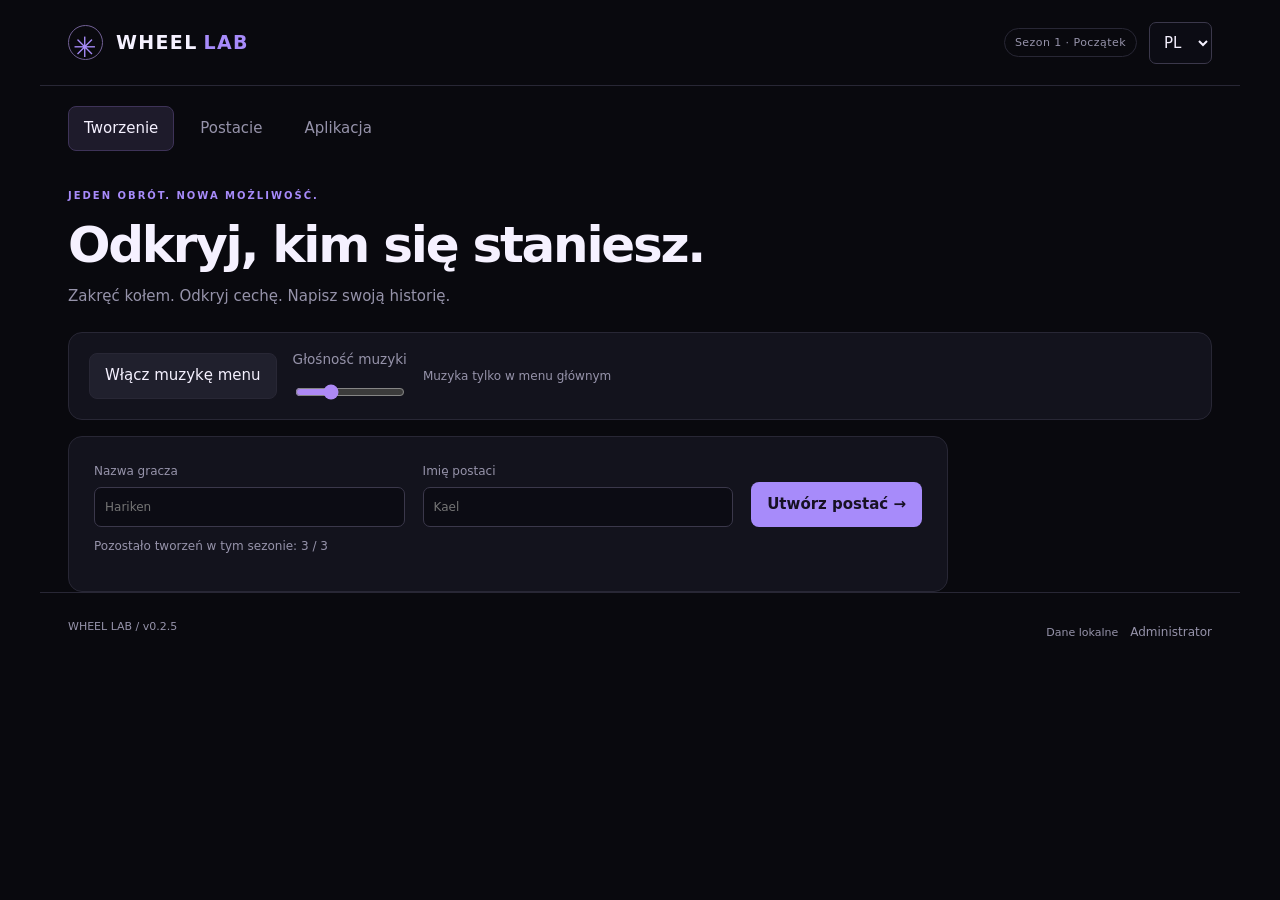
==== docs/index.html @ ff02516e "Add files via upload" ====
<!doctype html><html lang="pl"><head><meta charset="utf-8"><meta name="viewport" content="width=device-width,initial-scale=1"><meta name="theme-color" content="#09090e"><meta name="description" content="Wheel Lab — stwórz postać, obrót po obrocie."><link rel="manifest" href="./manifest.webmanifest"><link rel="icon" href="./icon.svg" type="image/svg+xml"><link rel="stylesheet" href="./style.css"><title>Wheel Lab</title></head><body>
<header class="shell"><a class="brand" href="#play"><span class="brand-icon">✳</span> WHEEL<span>LAB</span></a><div class="header-right"><span id="seasonBadge" class="pill"></span><select id="language" aria-label="Language"><option value="pl">PL</option><option value="en">EN</option></select></div></header>
<div id="notice" class="shell notice" role="alert" hidden></div><div id="updateBanner" class="shell banner" hidden><span id="updateText"></span><button id="applyUpdate"></button></div>
<main class="shell"><nav><button data-view="play" data-i18n="create"></button><button data-view="collection" data-i18n="characters"></button><button data-view="about" data-i18n="application"></button></nav>
<section id="play" class="view"><div class="intro"><span class="eyebrow" data-i18n="introEyebrow"></span><h1 data-i18n="introTitle"></h1><p class="muted" data-i18n="introBody"></p></div>
<div id="musicControls" class="music-controls panel"><button id="musicToggle" type="button"></button><label class="music-volume"><span data-i18n="musicVolume"></span><input id="musicVolume" type="range" min="0" max="100" step="1" value="30"></label><span id="musicStatus" class="small muted" aria-live="polite"></span></div>
<div id="createPanel" class="setup panel"><form id="createForm"><label><span data-i18n="playerName"></span><input id="playerName" maxlength="40" required autocomplete="nickname" placeholder="Hariken"></label><label><span data-i18n="characterName"></span><input id="characterName" maxlength="40" required autocomplete="off" placeholder="Kael"></label><button class="primary" type="submit" data-i18n="begin"></button></form><div class="row"><p id="quota" class="small muted"></p><button id="resume" class="link" hidden data-i18n="resume"></button></div></div>
<div id="game" class="game" hidden><div class="wheel-stage"><div class="wheel-heading"><span id="category" class="category"></span><div id="wheelResult" aria-live="polite"></div><p id="wheelHint" class="small muted"></p></div><div class="wheel-holder"><canvas id="wheel" width="1000" height="1000" role="img"></canvas><div class="pointer"></div><div class="hub"><span>✦</span></div></div><div class="spin-row"><button id="spin" class="primary large" data-i18n="spin"></button><button id="next" class="primary large" hidden data-i18n="next"></button><button id="finish" class="primary large" hidden data-i18n="finish"></button></div><div class="under-wheel"><label class="check"><input id="sound" type="checkbox"><span data-i18n="sound"></span></label><button id="testSound" class="link" data-i18n="testSound"></button><button id="poolToggle" class="link" data-i18n="odds"></button></div><div id="poolList" class="pool" hidden></div></div><aside class="character panel"><div class="row"><span class="eyebrow" data-i18n="yourCharacter"></span><span id="rollCount" class="pill"></span></div><h2 id="sheetName"></h2><p id="sheetOwner" class="small muted"></p><div id="sheetResults"></div><button id="pause" class="link" data-i18n="pause"></button></aside></div></section>
<section id="collection" class="view" hidden><div class="intro"><span class="eyebrow" data-i18n="collectionEyebrow"></span><h1 data-i18n="characters"></h1><p class="muted" data-i18n="collectionHint"></p></div><div class="toolbar"><input id="search" type="search"><select id="collectionSeason" aria-label="Season"></select><button id="exportCharacters" data-i18n="exportCharacters"></button></div><div id="cards" class="cards"></div></section>
<section id="about" class="view narrow" hidden><div class="intro"><span class="eyebrow">WHEEL LAB</span><h1 data-i18n="application"></h1></div><div class="panel"><div id="appInfo"></div><div class="toolbar"><button id="install" data-i18n="install"></button><button id="checkUpdate" data-i18n="checkUpdate"></button></div><p id="updateStatus" class="small muted" aria-live="polite"></p></div><div class="panel spaced"><h2 data-i18n="howTo"></h2><p data-i18n="howToText"></p></div></section>
<section id="admin" class="view" hidden><div class="intro"><span class="eyebrow">CONTROL ROOM</span><h1 data-i18n="admin"></h1></div><form id="loginForm" class="panel login"><label><span data-i18n="username"></span><input id="loginName" autocomplete="username" required></label><label><span data-i18n="password"></span><input id="loginPass" type="password" autocomplete="current-password" required></label><button class="primary" type="submit" data-i18n="login"></button><p class="small muted" data-i18n="demoLogin"></p></form>
<div id="adminContent" hidden><div class="admin-banner"><span data-i18n="adminLocal"></span><button id="logout" data-i18n="logout"></button></div><div class="admin-tabs"><button data-admin="wheels" data-i18n="wheels"></button><button data-admin="seasons" data-i18n="seasons"></button><button data-admin="people" data-i18n="players"></button><button data-admin="backup" data-i18n="backup"></button></div><div id="adminBody"></div></div></section>
</main><footer class="shell"><span id="versionFooter"></span><span class="footer-links"><span id="saveStatus"></span><button data-view="admin" class="link" data-i18n="admin"></button></span></footer>
<div id="toast" role="status" hidden></div><dialog id="dialog"><div class="row"><h2 id="dialogTitle"></h2><button id="closeDialog" aria-label="Close">×</button></div><div id="dialogBody"></div></dialog><input id="importFile" type="file" accept="application/json,.json" hidden>
<audio id="menuMusic" loop preload="none"></audio><script src="./audio-assets.js"></script><script src="./audio.js"></script><script src="./data.js"></script><script src="./engine.js"></script><script src="./app.js"></script></body></html>
---- docs/style.css ----
:root{color-scheme:dark;--bg:#09090e;--panel:#13131d;--line:#282735;--muted:#9693aa;--text:#f5f1ff;--accent:#a78bfa;--wheel:#16afd8;--danger:#fa8d9a;--good:#87dfbc}*{box-sizing:border-box}body{margin:0;background:var(--bg);color:var(--text);font:15px/1.55 system-ui,-apple-system,Segoe UI,sans-serif}button,input,select,textarea{font:inherit}button{border:1px solid var(--line);border-radius:8px;background:#20202d;color:var(--text);padding:10px 15px;cursor:pointer}button:hover:not(:disabled){background:#2d2b40}button:disabled{opacity:.4;cursor:not-allowed}input,select,textarea{background:#0c0c14;color:var(--text);border:1px solid #3b384b;border-radius:7px;padding:10px;min-width:0;max-width:100%}select[multiple]{min-height:100px}input:focus,select:focus,textarea:focus,button:focus-visible,summary:focus-visible{outline:2px solid var(--accent);outline-offset:3px}input[type=checkbox]{accent-color:var(--accent);width:18px;height:18px}label{display:flex;flex-direction:column;gap:6px;color:var(--muted);font-size:12px}h1{font-size:clamp(32px,4vw,50px);line-height:1.12;letter-spacing:-.045em;margin:10px 0 12px;font-weight:650}h2{font-size:25px;line-height:1.2;letter-spacing:-.03em;margin:12px 0}h3{font-size:16px}p{margin:10px 0}.shell{max-width:1200px;margin:auto;padding:0 28px}header{height:86px;display:flex;align-items:center;justify-content:space-between;border-bottom:1px solid var(--line);gap:12px}.brand{display:flex;align-items:center;gap:6px;text-decoration:none;font-size:19px;font-weight:800;letter-spacing:.07em;color:var(--text)}.brand>span:last-child{color:var(--accent)}.brand-icon{display:grid;place-items:center;border:1px solid #716095;color:var(--accent);border-radius:50%;width:35px;height:35px;font-size:28px;margin-right:7px}.header-right,.row,.toolbar,.footer-links{display:flex;gap:12px;align-items:center}.row{justify-content:space-between}.toolbar{flex-wrap:wrap;margin:18px 0}.pill{font-size:11px;letter-spacing:.04em;border:1px solid var(--line);padding:5px 10px;border-radius:30px;color:var(--muted)}nav{display:flex;gap:10px;padding-top:20px}nav button{background:none;border-color:transparent;color:var(--muted)}nav button.active{color:var(--text);background:#1e1b2b;border-color:#3e3358}.intro{margin:32px 0 24px}.intro p{max-width:670px}.eyebrow{font-size:10px;font-weight:700;color:var(--accent);letter-spacing:.2em;text-transform:uppercase}.muted{color:var(--muted)}.small{font-size:12px}.panel{background:var(--panel);border:1px solid var(--line);border-radius:14px;padding:25px}.primary{background:var(--accent);color:#171123;border-color:transparent;font-weight:750}.primary:hover:not(:disabled){background:#bca8fc}.large{min-width:210px;font-size:16px;padding:13px 28px;border-radius:40px}.link{padding:5px 0;background:none;border:0;color:var(--muted);font-size:12px}.link:hover:not(:disabled){color:var(--text);background:none}.setup{max-width:880px}.setup form{display:grid;grid-template-columns:1fr 1fr auto;gap:18px;align-items:end}.game{display:grid;grid-template-columns:minmax(0,1.6fr) minmax(280px,1fr);gap:42px;align-items:start}.wheel-stage{text-align:center;padding:8px 12px 25px;background:radial-gradient(ellipse at 50% 45%,#1d152b66,transparent 66%)}.wheel-heading{min-height:112px}.category{display:inline-block;padding:8px 19px;background:#1a1724;border-radius:13px;color:var(--wheel);font-size:17px;font-weight:650}#wheelResult{font-size:30px;line-height:1.2;min-height:40px;margin:15px 0 4px;overflow-wrap:anywhere}.wheel-holder{position:relative;width:min(100%,490px);aspect-ratio:1;margin:10px auto 28px}.wheel-holder canvas{width:100%;height:100%;display:block}.hub{position:absolute;inset:36.5%;background:#19171f;border:1px solid #34303e;border-radius:50%;display:grid;place-items:center;box-shadow:0 0 0 6px #17141c66;pointer-events:none}.hub span{border:5px solid #4c4655;border-radius:50%;display:grid;place-items:center;width:55%;height:55%;font-size:30px;color:#817589}.pointer{position:absolute;top:31%;left:calc(50% - 16px);border-left:16px solid transparent;border-right:16px solid transparent;border-bottom:28px solid #19171f;z-index:2;filter:drop-shadow(0 -2px 1px #fff2)}.spin-row{display:flex;justify-content:center}.under-wheel{display:flex;align-items:center;justify-content:center;gap:30px;margin:18px 0}.check{display:flex;flex-direction:row;align-items:center;gap:8px}.character{position:sticky;top:24px}.character h2{font-size:30px;overflow-wrap:anywhere}.trait-row{padding:11px 0;border-bottom:1px solid #24212f;display:flex;justify-content:space-between;align-items:flex-start;gap:16px;font-size:13px}.trait-row>span:first-child{color:var(--muted);font-size:12px;flex:0 0 40%}.trait-row strong{text-align:right;overflow-wrap:anywhere;font-weight:550}.trait-row.innate strong{color:#7ddccf}.empty{text-align:center;padding:45px 15px;color:var(--muted);border:1px dashed var(--line);border-radius:10px;margin:15px 0}.empty-symbol{font-size:38px;display:block;color:#55476c;margin-bottom:8px}.pool{display:grid;grid-template-columns:1fr 1fr;gap:5px 16px;text-align:left;background:#13121a;border-radius:10px;padding:15px;font-size:11px}.pool>div{display:flex;justify-content:space-between;gap:8px}.pool span{color:var(--muted)}.cards{display:grid;grid-template-columns:repeat(3,minmax(0,1fr));gap:16px}.card{padding:22px}.card h2{font-size:25px;overflow-wrap:anywhere}.card .tagline{color:var(--accent);font-size:13px}.card .toolbar{margin-bottom:0}.narrow{max-width:760px}.spaced{margin-top:20px}footer{margin-top:65px;padding-top:25px!important;padding-bottom:25px!important;border-top:1px solid var(--line);display:flex;justify-content:space-between;gap:15px;color:var(--muted);font-size:11px}.login{max-width:420px}.login label{margin-bottom:16px}.admin-banner{display:flex;align-items:center;justify-content:space-between;gap:20px;border-left:2px solid var(--accent);background:#1b1725;padding:15px;font-size:12px;color:#c1b5db}.admin-tabs{display:flex;gap:8px;margin:20px 0;flex-wrap:wrap}.admin-tabs button.active{border-color:var(--accent)}.admin-grid{display:grid;grid-template-columns:220px minmax(0,1fr);gap:18px}.wheel-nav{display:flex;flex-direction:column;gap:5px}.wheel-nav button{text-align:left;font-size:12px}.wheel-nav button.active{border-color:var(--accent);color:var(--accent)}.editor-top{display:grid;grid-template-columns:1fr 1fr 75px;gap:12px;margin:15px 0}.editor-rule{display:grid;grid-template-columns:1fr 1fr;gap:12px;margin:15px 0}.option-row{display:grid;grid-template-columns:28px minmax(100px,1fr) minmax(100px,1fr) 85px 36px;gap:8px;align-items:center;padding:9px 0;border-bottom:1px solid var(--line)}.option-row input{width:100%;padding:8px;font-size:12px}.option-row button{padding:6px}.option-extra{grid-column:2/-1}.option-extra summary{color:var(--muted);font-size:11px;cursor:pointer}.option-extra .editor-rule{margin:8px 0}.option-header{color:var(--muted);font-size:10px}.sum{font-size:13px;color:var(--good)}.sum.bad,.danger{color:var(--danger)}.sticky-save{position:sticky;bottom:0;background:#13131df5;padding:13px 0;margin-top:12px;border-top:1px solid var(--line);z-index:3}.validation{color:var(--danger);font-size:12px;white-space:pre-line}.notice,.banner{padding:14px 24px;margin-top:12px;border-radius:8px;background:#352338;color:#f3cbeb;font-size:13px}.banner{display:flex;justify-content:space-between;align-items:center;background:#24203a;color:#e0d5ff}.season-card{margin:12px 0;padding:18px;border:1px solid var(--line);border-radius:9px}.season-card input{width:100%}.people-row{display:flex;align-items:center;justify-content:space-between;gap:12px;padding:14px 0;border-bottom:1px solid var(--line);flex-wrap:wrap}.people-row input[type=number]{width:80px}.inline{display:flex;align-items:center;gap:10px}.help{font-size:12px;color:var(--muted);line-height:1.6}.badge{padding:2px 7px;border-radius:5px;background:#2f2546;color:#c9afff;font-size:10px}.good{color:var(--good)}#toast{position:fixed;left:50%;bottom:20px;transform:translateX(-50%);background:#d1bfff;color:#1d142b;padding:12px 22px;border-radius:8px;max-width:90vw;font-size:13px;box-shadow:0 8px 30px #0009;z-index:30}dialog{background:var(--panel);color:var(--text);border:1px solid #54416a;border-radius:14px;padding:25px;max-width:650px;width:calc(100% - 32px)}dialog::backdrop{background:#000b}dialog h2{overflow-wrap:anywhere}.full{grid-column:1/-1}[hidden]{display:none!important}@media(max-width:900px){.cards{grid-template-columns:1fr 1fr}.game{gap:18px;grid-template-columns:minmax(0,1.4fr) minmax(260px,1fr)}.admin-grid{grid-template-columns:175px 1fr}.shell{padding:0 18px}.panel{padding:18px}.option-row{grid-template-columns:24px 1fr 1fr 70px 30px;gap:5px}}@media(max-width:680px){.game,.setup form,.cards,.admin-grid{grid-template-columns:1fr}.character{position:static}.intro{margin-top:24px}.brand{font-size:15px}.brand-icon{width:29px;height:29px;font-size:23px}.header-right{gap:8px}header .pill{max-width:125px;text-overflow:ellipsis;overflow:hidden;white-space:nowrap}header{height:72px}nav{gap:5px}nav button{padding:8px 10px;font-size:13px}.wheel-stage{padding:0}.wheel-holder{max-width:430px}.wheel-nav{flex-direction:row;overflow:auto;margin-bottom:5px;max-width:calc(100vw - 36px)}.wheel-nav button{white-space:nowrap}.option-row{grid-template-columns:24px 1fr 72px 30px}.option-row .name-pl{grid-column:2}.option-row .name-en{grid-column:2;grid-row:auto}.option-row .chance{grid-column:3;grid-row:span 2}.option-row .remove{grid-column:4;grid-row:span 2}.option-header{display:none}.editor-top{grid-template-columns:1fr 1fr}.editor-rule{grid-template-columns:1fr}.editor-top label:last-child{grid-column:1/-1}.toolbar{gap:8px}.toolbar button{font-size:12px}.footer-links{gap:8px}footer{align-items:flex-start;flex-direction:column}.pool{font-size:10px}.admin-banner{align-items:flex-start}}@media(prefers-reduced-motion:reduce){*{scroll-behavior:auto!important}}

.music-controls{display:flex;gap:1rem;align-items:center;flex-wrap:wrap;margin-bottom:1rem;padding:1rem 1.25rem}.music-volume{display:flex;align-items:center;gap:.7rem;font-size:.85rem}.music-volume input{width:110px;padding:0;accent-color:#ad89f5}.music-controls[hidden]{display:none}
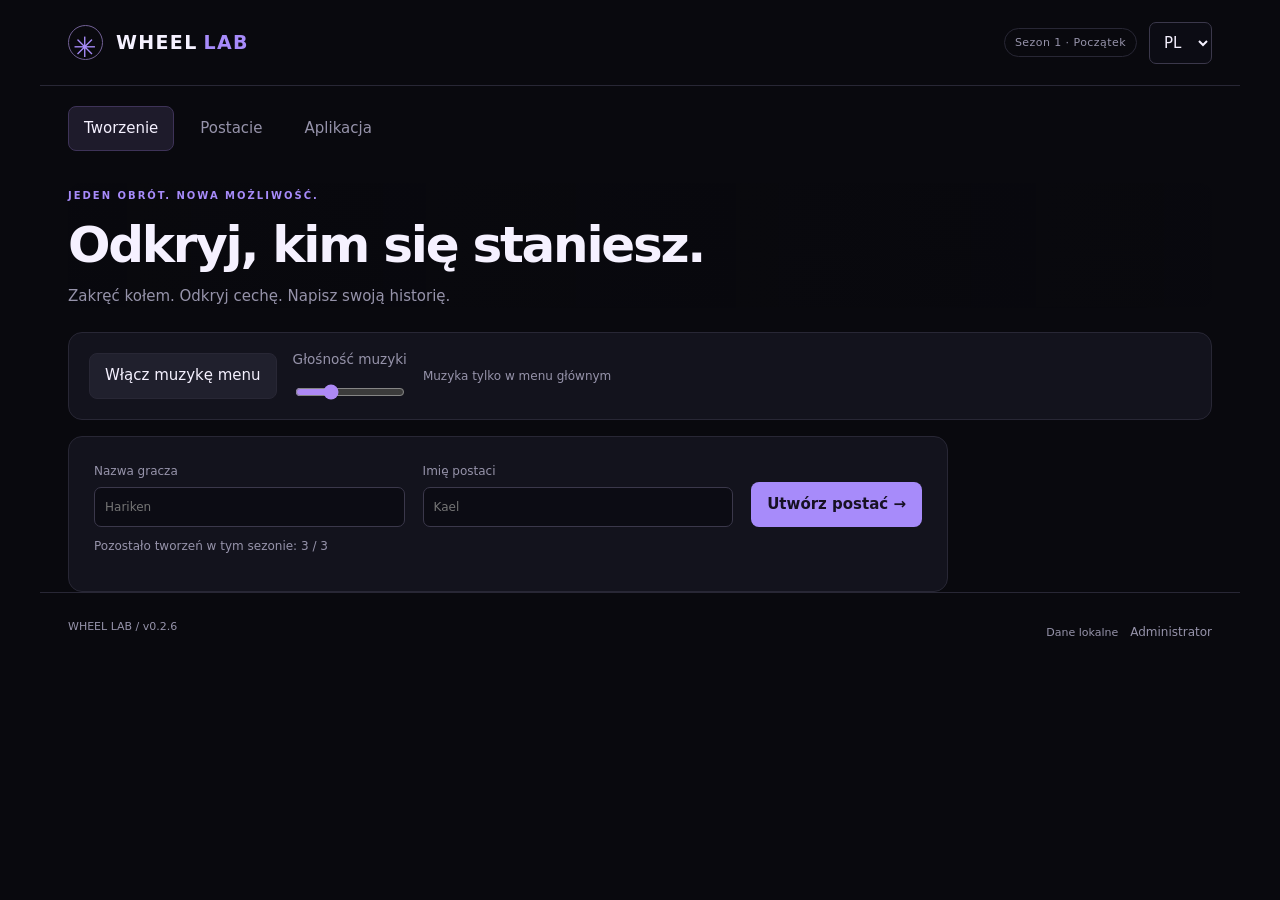
==== commit 2f3dcdb1: "Add files via upload" ====
--- a/docs/index.html
+++ b/docs/index.html
@@ -1,15 +1,15 @@
 <!doctype html><html lang="pl"><head><meta charset="utf-8"><meta name="viewport" content="width=device-width,initial-scale=1"><meta name="theme-color" content="#09090e"><meta name="description" content="Wheel Lab — stwórz postać, obrót po obrocie."><link rel="manifest" href="./manifest.webmanifest"><link rel="icon" href="./icon.svg" type="image/svg+xml"><link rel="stylesheet" href="./style.css"><title>Wheel Lab</title></head><body>
-<header class="shell"><a class="brand" href="#play"><span class="brand-icon">✳</span> WHEEL<span>LAB</span></a><div class="header-right"><span id="seasonBadge" class="pill"></span><select id="language" aria-label="Language"><option value="pl">PL</option><option value="en">EN</option></select></div></header>
+<header class="shell"><a class="brand" href="#play"><span class="brand-icon"><span>✳</span><img id="brandImage" src="./media/logo.png" alt="" hidden></span> WHEEL<span>LAB</span></a><div class="header-right"><span id="seasonBadge" class="pill"></span><select id="language" aria-label="Language"><option value="pl">PL</option><option value="en">EN</option></select></div></header>
 <div id="notice" class="shell notice" role="alert" hidden></div><div id="updateBanner" class="shell banner" hidden><span id="updateText"></span><button id="applyUpdate"></button></div>
 <main class="shell"><nav><button data-view="play" data-i18n="create"></button><button data-view="collection" data-i18n="characters"></button><button data-view="about" data-i18n="application"></button></nav>
 <section id="play" class="view"><div class="intro"><span class="eyebrow" data-i18n="introEyebrow"></span><h1 data-i18n="introTitle"></h1><p class="muted" data-i18n="introBody"></p></div>
 <div id="musicControls" class="music-controls panel"><button id="musicToggle" type="button"></button><label class="music-volume"><span data-i18n="musicVolume"></span><input id="musicVolume" type="range" min="0" max="100" step="1" value="30"></label><span id="musicStatus" class="small muted" aria-live="polite"></span></div>
 <div id="createPanel" class="setup panel"><form id="createForm"><label><span data-i18n="playerName"></span><input id="playerName" maxlength="40" required autocomplete="nickname" placeholder="Hariken"></label><label><span data-i18n="characterName"></span><input id="characterName" maxlength="40" required autocomplete="off" placeholder="Kael"></label><button class="primary" type="submit" data-i18n="begin"></button></form><div class="row"><p id="quota" class="small muted"></p><button id="resume" class="link" hidden data-i18n="resume"></button></div></div>
-<div id="game" class="game" hidden><div class="wheel-stage"><div class="wheel-heading"><span id="category" class="category"></span><div id="wheelResult" aria-live="polite"></div><p id="wheelHint" class="small muted"></p></div><div class="wheel-holder"><canvas id="wheel" width="1000" height="1000" role="img"></canvas><div class="pointer"></div><div class="hub"><span>✦</span></div></div><div class="spin-row"><button id="spin" class="primary large" data-i18n="spin"></button><button id="next" class="primary large" hidden data-i18n="next"></button><button id="finish" class="primary large" hidden data-i18n="finish"></button></div><div class="under-wheel"><label class="check"><input id="sound" type="checkbox"><span data-i18n="sound"></span></label><button id="testSound" class="link" data-i18n="testSound"></button><button id="poolToggle" class="link" data-i18n="odds"></button></div><div id="poolList" class="pool" hidden></div></div><aside class="character panel"><div class="row"><span class="eyebrow" data-i18n="yourCharacter"></span><span id="rollCount" class="pill"></span></div><h2 id="sheetName"></h2><p id="sheetOwner" class="small muted"></p><div id="sheetResults"></div><button id="pause" class="link" data-i18n="pause"></button></aside></div></section>
+<div id="game" class="game" hidden><div class="wheel-stage"><div class="wheel-heading"><span id="category" class="category"></span><div id="wheelResult" aria-live="polite"></div><p id="wheelHint" class="small muted"></p></div><div class="wheel-holder"><canvas id="wheel" width="1000" height="1000" role="img"></canvas><div class="pointer"></div><div class="hub"><span>✦</span><img id="hubImage" src="./media/wheel-center.png" alt="" hidden></div></div><div class="spin-row"><button id="spin" class="primary large" data-i18n="spin"></button><button id="next" class="primary large" hidden data-i18n="next"></button><button id="finish" class="primary large" hidden data-i18n="finish"></button></div><div class="under-wheel"><label class="check"><input id="sound" type="checkbox"><span data-i18n="sound"></span></label><button id="testSound" class="link" data-i18n="testSound"></button><button id="poolToggle" class="link" data-i18n="odds"></button></div><div id="poolList" class="pool" hidden></div></div><aside class="character panel"><div class="row"><span class="eyebrow" data-i18n="yourCharacter"></span><span id="rollCount" class="pill"></span></div><h2 id="sheetName"></h2><p id="sheetOwner" class="small muted"></p><div id="sheetResults"></div><button id="pause" class="link" data-i18n="pause"></button></aside></div></section>
 <section id="collection" class="view" hidden><div class="intro"><span class="eyebrow" data-i18n="collectionEyebrow"></span><h1 data-i18n="characters"></h1><p class="muted" data-i18n="collectionHint"></p></div><div class="toolbar"><input id="search" type="search"><select id="collectionSeason" aria-label="Season"></select><button id="exportCharacters" data-i18n="exportCharacters"></button></div><div id="cards" class="cards"></div></section>
 <section id="about" class="view narrow" hidden><div class="intro"><span class="eyebrow">WHEEL LAB</span><h1 data-i18n="application"></h1></div><div class="panel"><div id="appInfo"></div><div class="toolbar"><button id="install" data-i18n="install"></button><button id="checkUpdate" data-i18n="checkUpdate"></button></div><p id="updateStatus" class="small muted" aria-live="polite"></p></div><div class="panel spaced"><h2 data-i18n="howTo"></h2><p data-i18n="howToText"></p></div></section>
 <section id="admin" class="view" hidden><div class="intro"><span class="eyebrow">CONTROL ROOM</span><h1 data-i18n="admin"></h1></div><form id="loginForm" class="panel login"><label><span data-i18n="username"></span><input id="loginName" autocomplete="username" required></label><label><span data-i18n="password"></span><input id="loginPass" type="password" autocomplete="current-password" required></label><button class="primary" type="submit" data-i18n="login"></button><p class="small muted" data-i18n="demoLogin"></p></form>
 <div id="adminContent" hidden><div class="admin-banner"><span data-i18n="adminLocal"></span><button id="logout" data-i18n="logout"></button></div><div class="admin-tabs"><button data-admin="wheels" data-i18n="wheels"></button><button data-admin="seasons" data-i18n="seasons"></button><button data-admin="people" data-i18n="players"></button><button data-admin="backup" data-i18n="backup"></button></div><div id="adminBody"></div></div></section>
 </main><footer class="shell"><span id="versionFooter"></span><span class="footer-links"><span id="saveStatus"></span><button data-view="admin" class="link" data-i18n="admin"></button></span></footer>
 <div id="toast" role="status" hidden></div><dialog id="dialog"><div class="row"><h2 id="dialogTitle"></h2><button id="closeDialog" aria-label="Close">×</button></div><div id="dialogBody"></div></dialog><input id="importFile" type="file" accept="application/json,.json" hidden>
-<audio id="menuMusic" loop preload="none"></audio><script src="./audio-assets.js"></script><script src="./audio.js"></script><script src="./data.js"></script><script src="./engine.js"></script><script src="./app.js"></script></body></html>
+<audio id="menuMusic" loop preload="none"></audio><script src="./audio.js"></script><script src="./data.js"></script><script src="./engine.js"></script><script src="./app.js"></script></body></html>
--- a/docs/style.css
+++ b/docs/style.css
@@ -1,3 +1,11 @@
 :root{color-scheme:dark;--bg:#09090e;--panel:#13131d;--line:#282735;--muted:#9693aa;--text:#f5f1ff;--accent:#a78bfa;--wheel:#16afd8;--danger:#fa8d9a;--good:#87dfbc}*{box-sizing:border-box}body{margin:0;background:var(--bg);color:var(--text);font:15px/1.55 system-ui,-apple-system,Segoe UI,sans-serif}button,input,select,textarea{font:inherit}button{border:1px solid var(--line);border-radius:8px;background:#20202d;color:var(--text);padding:10px 15px;cursor:pointer}button:hover:not(:disabled){background:#2d2b40}button:disabled{opacity:.4;cursor:not-allowed}input,select,textarea{background:#0c0c14;color:var(--text);border:1px solid #3b384b;border-radius:7px;padding:10px;min-width:0;max-width:100%}select[multiple]{min-height:100px}input:focus,select:focus,textarea:focus,button:focus-visible,summary:focus-visible{outline:2px solid var(--accent);outline-offset:3px}input[type=checkbox]{accent-color:var(--accent);width:18px;height:18px}label{display:flex;flex-direction:column;gap:6px;color:var(--muted);font-size:12px}h1{font-size:clamp(32px,4vw,50px);line-height:1.12;letter-spacing:-.045em;margin:10px 0 12px;font-weight:650}h2{font-size:25px;line-height:1.2;letter-spacing:-.03em;margin:12px 0}h3{font-size:16px}p{margin:10px 0}.shell{max-width:1200px;margin:auto;padding:0 28px}header{height:86px;display:flex;align-items:center;justify-content:space-between;border-bottom:1px solid var(--line);gap:12px}.brand{display:flex;align-items:center;gap:6px;text-decoration:none;font-size:19px;font-weight:800;letter-spacing:.07em;color:var(--text)}.brand>span:last-child{color:var(--accent)}.brand-icon{display:grid;place-items:center;border:1px solid #716095;color:var(--accent);border-radius:50%;width:35px;height:35px;font-size:28px;margin-right:7px}.header-right,.row,.toolbar,.footer-links{display:flex;gap:12px;align-items:center}.row{justify-content:space-between}.toolbar{flex-wrap:wrap;margin:18px 0}.pill{font-size:11px;letter-spacing:.04em;border:1px solid var(--line);padding:5px 10px;border-radius:30px;color:var(--muted)}nav{display:flex;gap:10px;padding-top:20px}nav button{background:none;border-color:transparent;color:var(--muted)}nav button.active{color:var(--text);background:#1e1b2b;border-color:#3e3358}.intro{margin:32px 0 24px}.intro p{max-width:670px}.eyebrow{font-size:10px;font-weight:700;color:var(--accent);letter-spacing:.2em;text-transform:uppercase}.muted{color:var(--muted)}.small{font-size:12px}.panel{background:var(--panel);border:1px solid var(--line);border-radius:14px;padding:25px}.primary{background:var(--accent);color:#171123;border-color:transparent;font-weight:750}.primary:hover:not(:disabled){background:#bca8fc}.large{min-width:210px;font-size:16px;padding:13px 28px;border-radius:40px}.link{padding:5px 0;background:none;border:0;color:var(--muted);font-size:12px}.link:hover:not(:disabled){color:var(--text);background:none}.setup{max-width:880px}.setup form{display:grid;grid-template-columns:1fr 1fr auto;gap:18px;align-items:end}.game{display:grid;grid-template-columns:minmax(0,1.6fr) minmax(280px,1fr);gap:42px;align-items:start}.wheel-stage{text-align:center;padding:8px 12px 25px;background:radial-gradient(ellipse at 50% 45%,#1d152b66,transparent 66%)}.wheel-heading{min-height:112px}.category{display:inline-block;padding:8px 19px;background:#1a1724;border-radius:13px;color:var(--wheel);font-size:17px;font-weight:650}#wheelResult{font-size:30px;line-height:1.2;min-height:40px;margin:15px 0 4px;overflow-wrap:anywhere}.wheel-holder{position:relative;width:min(100%,490px);aspect-ratio:1;margin:10px auto 28px}.wheel-holder canvas{width:100%;height:100%;display:block}.hub{position:absolute;inset:36.5%;background:#19171f;border:1px solid #34303e;border-radius:50%;display:grid;place-items:center;box-shadow:0 0 0 6px #17141c66;pointer-events:none}.hub span{border:5px solid #4c4655;border-radius:50%;display:grid;place-items:center;width:55%;height:55%;font-size:30px;color:#817589}.pointer{position:absolute;top:31%;left:calc(50% - 16px);border-left:16px solid transparent;border-right:16px solid transparent;border-bottom:28px solid #19171f;z-index:2;filter:drop-shadow(0 -2px 1px #fff2)}.spin-row{display:flex;justify-content:center}.under-wheel{display:flex;align-items:center;justify-content:center;gap:30px;margin:18px 0}.check{display:flex;flex-direction:row;align-items:center;gap:8px}.character{position:sticky;top:24px}.character h2{font-size:30px;overflow-wrap:anywhere}.trait-row{padding:11px 0;border-bottom:1px solid #24212f;display:flex;justify-content:space-between;align-items:flex-start;gap:16px;font-size:13px}.trait-row>span:first-child{color:var(--muted);font-size:12px;flex:0 0 40%}.trait-row strong{text-align:right;overflow-wrap:anywhere;font-weight:550}.trait-row.innate strong{color:#7ddccf}.empty{text-align:center;padding:45px 15px;color:var(--muted);border:1px dashed var(--line);border-radius:10px;margin:15px 0}.empty-symbol{font-size:38px;display:block;color:#55476c;margin-bottom:8px}.pool{display:grid;grid-template-columns:1fr 1fr;gap:5px 16px;text-align:left;background:#13121a;border-radius:10px;padding:15px;font-size:11px}.pool>div{display:flex;justify-content:space-between;gap:8px}.pool span{color:var(--muted)}.cards{display:grid;grid-template-columns:repeat(3,minmax(0,1fr));gap:16px}.card{padding:22px}.card h2{font-size:25px;overflow-wrap:anywhere}.card .tagline{color:var(--accent);font-size:13px}.card .toolbar{margin-bottom:0}.narrow{max-width:760px}.spaced{margin-top:20px}footer{margin-top:65px;padding-top:25px!important;padding-bottom:25px!important;border-top:1px solid var(--line);display:flex;justify-content:space-between;gap:15px;color:var(--muted);font-size:11px}.login{max-width:420px}.login label{margin-bottom:16px}.admin-banner{display:flex;align-items:center;justify-content:space-between;gap:20px;border-left:2px solid var(--accent);background:#1b1725;padding:15px;font-size:12px;color:#c1b5db}.admin-tabs{display:flex;gap:8px;margin:20px 0;flex-wrap:wrap}.admin-tabs button.active{border-color:var(--accent)}.admin-grid{display:grid;grid-template-columns:220px minmax(0,1fr);gap:18px}.wheel-nav{display:flex;flex-direction:column;gap:5px}.wheel-nav button{text-align:left;font-size:12px}.wheel-nav button.active{border-color:var(--accent);color:var(--accent)}.editor-top{display:grid;grid-template-columns:1fr 1fr 75px;gap:12px;margin:15px 0}.editor-rule{display:grid;grid-template-columns:1fr 1fr;gap:12px;margin:15px 0}.option-row{display:grid;grid-template-columns:28px minmax(100px,1fr) minmax(100px,1fr) 85px 36px;gap:8px;align-items:center;padding:9px 0;border-bottom:1px solid var(--line)}.option-row input{width:100%;padding:8px;font-size:12px}.option-row button{padding:6px}.option-extra{grid-column:2/-1}.option-extra summary{color:var(--muted);font-size:11px;cursor:pointer}.option-extra .editor-rule{margin:8px 0}.option-header{color:var(--muted);font-size:10px}.sum{font-size:13px;color:var(--good)}.sum.bad,.danger{color:var(--danger)}.sticky-save{position:sticky;bottom:0;background:#13131df5;padding:13px 0;margin-top:12px;border-top:1px solid var(--line);z-index:3}.validation{color:var(--danger);font-size:12px;white-space:pre-line}.notice,.banner{padding:14px 24px;margin-top:12px;border-radius:8px;background:#352338;color:#f3cbeb;font-size:13px}.banner{display:flex;justify-content:space-between;align-items:center;background:#24203a;color:#e0d5ff}.season-card{margin:12px 0;padding:18px;border:1px solid var(--line);border-radius:9px}.season-card input{width:100%}.people-row{display:flex;align-items:center;justify-content:space-between;gap:12px;padding:14px 0;border-bottom:1px solid var(--line);flex-wrap:wrap}.people-row input[type=number]{width:80px}.inline{display:flex;align-items:center;gap:10px}.help{font-size:12px;color:var(--muted);line-height:1.6}.badge{padding:2px 7px;border-radius:5px;background:#2f2546;color:#c9afff;font-size:10px}.good{color:var(--good)}#toast{position:fixed;left:50%;bottom:20px;transform:translateX(-50%);background:#d1bfff;color:#1d142b;padding:12px 22px;border-radius:8px;max-width:90vw;font-size:13px;box-shadow:0 8px 30px #0009;z-index:30}dialog{background:var(--panel);color:var(--text);border:1px solid #54416a;border-radius:14px;padding:25px;max-width:650px;width:calc(100% - 32px)}dialog::backdrop{background:#000b}dialog h2{overflow-wrap:anywhere}.full{grid-column:1/-1}[hidden]{display:none!important}@media(max-width:900px){.cards{grid-template-columns:1fr 1fr}.game{gap:18px;grid-template-columns:minmax(0,1.4fr) minmax(260px,1fr)}.admin-grid{grid-template-columns:175px 1fr}.shell{padding:0 18px}.panel{padding:18px}.option-row{grid-template-columns:24px 1fr 1fr 70px 30px;gap:5px}}@media(max-width:680px){.game,.setup form,.cards,.admin-grid{grid-template-columns:1fr}.character{position:static}.intro{margin-top:24px}.brand{font-size:15px}.brand-icon{width:29px;height:29px;font-size:23px}.header-right{gap:8px}header .pill{max-width:125px;text-overflow:ellipsis;overflow:hidden;white-space:nowrap}header{height:72px}nav{gap:5px}nav button{padding:8px 10px;font-size:13px}.wheel-stage{padding:0}.wheel-holder{max-width:430px}.wheel-nav{flex-direction:row;overflow:auto;margin-bottom:5px;max-width:calc(100vw - 36px)}.wheel-nav button{white-space:nowrap}.option-row{grid-template-columns:24px 1fr 72px 30px}.option-row .name-pl{grid-column:2}.option-row .name-en{grid-column:2;grid-row:auto}.option-row .chance{grid-column:3;grid-row:span 2}.option-row .remove{grid-column:4;grid-row:span 2}.option-header{display:none}.editor-top{grid-template-columns:1fr 1fr}.editor-rule{grid-template-columns:1fr}.editor-top label:last-child{grid-column:1/-1}.toolbar{gap:8px}.toolbar button{font-size:12px}.footer-links{gap:8px}footer{align-items:flex-start;flex-direction:column}.pool{font-size:10px}.admin-banner{align-items:flex-start}}@media(prefers-reduced-motion:reduce){*{scroll-behavior:auto!important}}
 
 .music-controls{display:flex;gap:1rem;align-items:center;flex-wrap:wrap;margin-bottom:1rem;padding:1rem 1.25rem}.music-volume{display:flex;align-items:center;gap:.7rem;font-size:.85rem}.music-volume input{width:110px;padding:0;accent-color:#ad89f5}.music-controls[hidden]{display:none}
+
+/* Replace images in docs/media/ to customize published graphics (no CSS edits). */
+.brand-icon{position:relative}.brand-icon img{position:absolute;inset:0;width:100%;height:100%;object-fit:contain;display:block;border-radius:50%}.brand-icon.has-art>span{display:none}
+#play .intro{background-image:linear-gradient(90deg,#09090eb0,#09090e45),url('./media/menu-background.png');background-size:cover;background-position:center;border-radius:14px}
+#game .character{background-image:linear-gradient(#13131de8,#13131de8),url('./media/character-background.png');background-size:cover;background-position:center}
+.hub img{width:100%;height:100%;border-radius:50%;object-fit:cover;position:absolute;inset:0}
+.hub.has-art span{display:none}
+
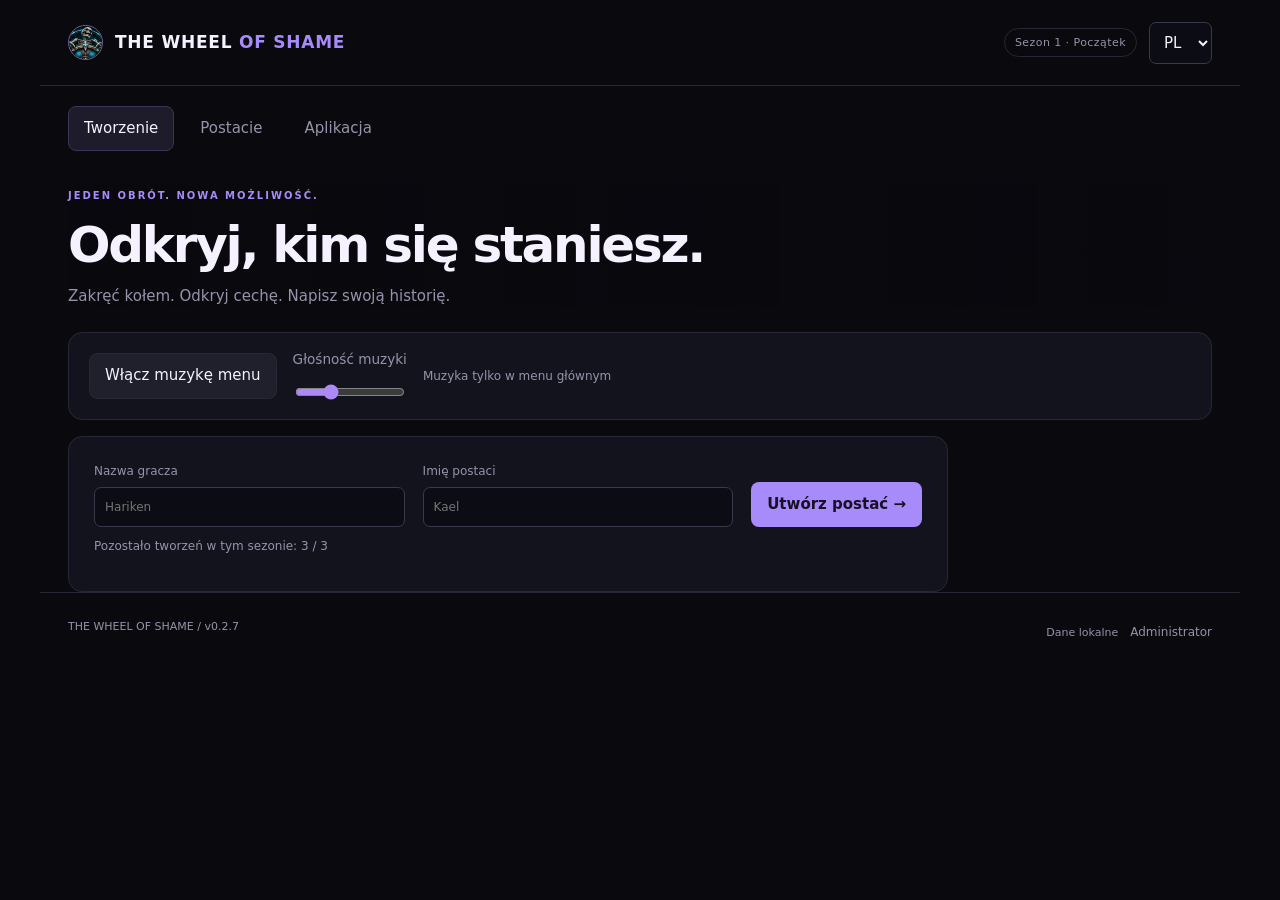
==== commit e6c52a0e: "Add files via upload" ====
--- a/docs/index.html
+++ b/docs/index.html
@@ -1,5 +1,5 @@
-<!doctype html><html lang="pl"><head><meta charset="utf-8"><meta name="viewport" content="width=device-width,initial-scale=1"><meta name="theme-color" content="#09090e"><meta name="description" content="Wheel Lab — stwórz postać, obrót po obrocie."><link rel="manifest" href="./manifest.webmanifest"><link rel="icon" href="./icon.svg" type="image/svg+xml"><link rel="stylesheet" href="./style.css"><title>Wheel Lab</title></head><body>
-<header class="shell"><a class="brand" href="#play"><span class="brand-icon"><span>✳</span><img id="brandImage" src="./media/logo.png" alt="" hidden></span> WHEEL<span>LAB</span></a><div class="header-right"><span id="seasonBadge" class="pill"></span><select id="language" aria-label="Language"><option value="pl">PL</option><option value="en">EN</option></select></div></header>
+<!doctype html><html lang="pl"><head><meta charset="utf-8"><meta name="viewport" content="width=device-width,initial-scale=1"><meta name="theme-color" content="#09090e"><meta name="description" content="The Wheel of Shame — twórz postacie poprzez losowanie cech."><meta name="apple-mobile-web-app-title" content="The Wheel of Shame"><link rel="manifest" href="./manifest.webmanifest"><link rel="icon" href="./icon.svg" type="image/svg+xml"><link rel="stylesheet" href="./style.css"><title>The Wheel of Shame</title></head><body>
+<header class="shell"><a class="brand" href="#play" aria-label="The Wheel of Shame"><span class="brand-icon"><span>✳</span><img id="brandImage" src="./media/logo.png" alt="" hidden></span><span class="brand-wordmark">THE WHEEL <strong>OF SHAME</strong></span></a><div class="header-right"><span id="seasonBadge" class="pill"></span><select id="language" aria-label="Language"><option value="pl">PL</option><option value="en">EN</option></select></div></header>
 <div id="notice" class="shell notice" role="alert" hidden></div><div id="updateBanner" class="shell banner" hidden><span id="updateText"></span><button id="applyUpdate"></button></div>
 <main class="shell"><nav><button data-view="play" data-i18n="create"></button><button data-view="collection" data-i18n="characters"></button><button data-view="about" data-i18n="application"></button></nav>
 <section id="play" class="view"><div class="intro"><span class="eyebrow" data-i18n="introEyebrow"></span><h1 data-i18n="introTitle"></h1><p class="muted" data-i18n="introBody"></p></div>
@@ -7,7 +7,7 @@
 <div id="createPanel" class="setup panel"><form id="createForm"><label><span data-i18n="playerName"></span><input id="playerName" maxlength="40" required autocomplete="nickname" placeholder="Hariken"></label><label><span data-i18n="characterName"></span><input id="characterName" maxlength="40" required autocomplete="off" placeholder="Kael"></label><button class="primary" type="submit" data-i18n="begin"></button></form><div class="row"><p id="quota" class="small muted"></p><button id="resume" class="link" hidden data-i18n="resume"></button></div></div>
 <div id="game" class="game" hidden><div class="wheel-stage"><div class="wheel-heading"><span id="category" class="category"></span><div id="wheelResult" aria-live="polite"></div><p id="wheelHint" class="small muted"></p></div><div class="wheel-holder"><canvas id="wheel" width="1000" height="1000" role="img"></canvas><div class="pointer"></div><div class="hub"><span>✦</span><img id="hubImage" src="./media/wheel-center.png" alt="" hidden></div></div><div class="spin-row"><button id="spin" class="primary large" data-i18n="spin"></button><button id="next" class="primary large" hidden data-i18n="next"></button><button id="finish" class="primary large" hidden data-i18n="finish"></button></div><div class="under-wheel"><label class="check"><input id="sound" type="checkbox"><span data-i18n="sound"></span></label><button id="testSound" class="link" data-i18n="testSound"></button><button id="poolToggle" class="link" data-i18n="odds"></button></div><div id="poolList" class="pool" hidden></div></div><aside class="character panel"><div class="row"><span class="eyebrow" data-i18n="yourCharacter"></span><span id="rollCount" class="pill"></span></div><h2 id="sheetName"></h2><p id="sheetOwner" class="small muted"></p><div id="sheetResults"></div><button id="pause" class="link" data-i18n="pause"></button></aside></div></section>
 <section id="collection" class="view" hidden><div class="intro"><span class="eyebrow" data-i18n="collectionEyebrow"></span><h1 data-i18n="characters"></h1><p class="muted" data-i18n="collectionHint"></p></div><div class="toolbar"><input id="search" type="search"><select id="collectionSeason" aria-label="Season"></select><button id="exportCharacters" data-i18n="exportCharacters"></button></div><div id="cards" class="cards"></div></section>
-<section id="about" class="view narrow" hidden><div class="intro"><span class="eyebrow">WHEEL LAB</span><h1 data-i18n="application"></h1></div><div class="panel"><div id="appInfo"></div><div class="toolbar"><button id="install" data-i18n="install"></button><button id="checkUpdate" data-i18n="checkUpdate"></button></div><p id="updateStatus" class="small muted" aria-live="polite"></p></div><div class="panel spaced"><h2 data-i18n="howTo"></h2><p data-i18n="howToText"></p></div></section>
+<section id="about" class="view narrow" hidden><div class="intro"><span class="eyebrow">THE WHEEL OF SHAME</span><h1 data-i18n="application"></h1></div><div class="panel"><div id="appInfo"></div><div class="toolbar"><button id="install" data-i18n="install"></button><button id="checkUpdate" data-i18n="checkUpdate"></button></div><p id="updateStatus" class="small muted" aria-live="polite"></p></div><div class="panel spaced"><h2 data-i18n="howTo"></h2><p data-i18n="howToText"></p></div></section>
 <section id="admin" class="view" hidden><div class="intro"><span class="eyebrow">CONTROL ROOM</span><h1 data-i18n="admin"></h1></div><form id="loginForm" class="panel login"><label><span data-i18n="username"></span><input id="loginName" autocomplete="username" required></label><label><span data-i18n="password"></span><input id="loginPass" type="password" autocomplete="current-password" required></label><button class="primary" type="submit" data-i18n="login"></button><p class="small muted" data-i18n="demoLogin"></p></form>
 <div id="adminContent" hidden><div class="admin-banner"><span data-i18n="adminLocal"></span><button id="logout" data-i18n="logout"></button></div><div class="admin-tabs"><button data-admin="wheels" data-i18n="wheels"></button><button data-admin="seasons" data-i18n="seasons"></button><button data-admin="people" data-i18n="players"></button><button data-admin="backup" data-i18n="backup"></button></div><div id="adminBody"></div></div></section>
 </main><footer class="shell"><span id="versionFooter"></span><span class="footer-links"><span id="saveStatus"></span><button data-view="admin" class="link" data-i18n="admin"></button></span></footer>
--- a/docs/style.css
+++ b/docs/style.css
@@ -9,3 +9,11 @@
 .hub img{width:100%;height:100%;border-radius:50%;object-fit:cover;position:absolute;inset:0}
 .hub.has-art span{display:none}
 
+
+/* Wheel of Shame header branding: compact on phones, accessible logo artwork. */
+.brand{gap:10px;font-size:17px;letter-spacing:.045em;min-width:0;flex:1 1 auto;overflow:hidden}
+.brand-icon{flex-shrink:0;margin-right:2px;overflow:hidden}
+.brand-wordmark{white-space:nowrap;color:var(--text)!important;min-width:0;overflow:hidden;text-overflow:ellipsis}
+.brand-wordmark strong{color:var(--accent);font-weight:850}
+@media(max-width:680px){.brand{gap:5px;font-size:12px;letter-spacing:0}.brand-icon{margin-right:2px}.header-right{flex-shrink:0}}
+@media(max-width:380px){.brand{font-size:10px}.shell{padding-left:15px;padding-right:15px}}
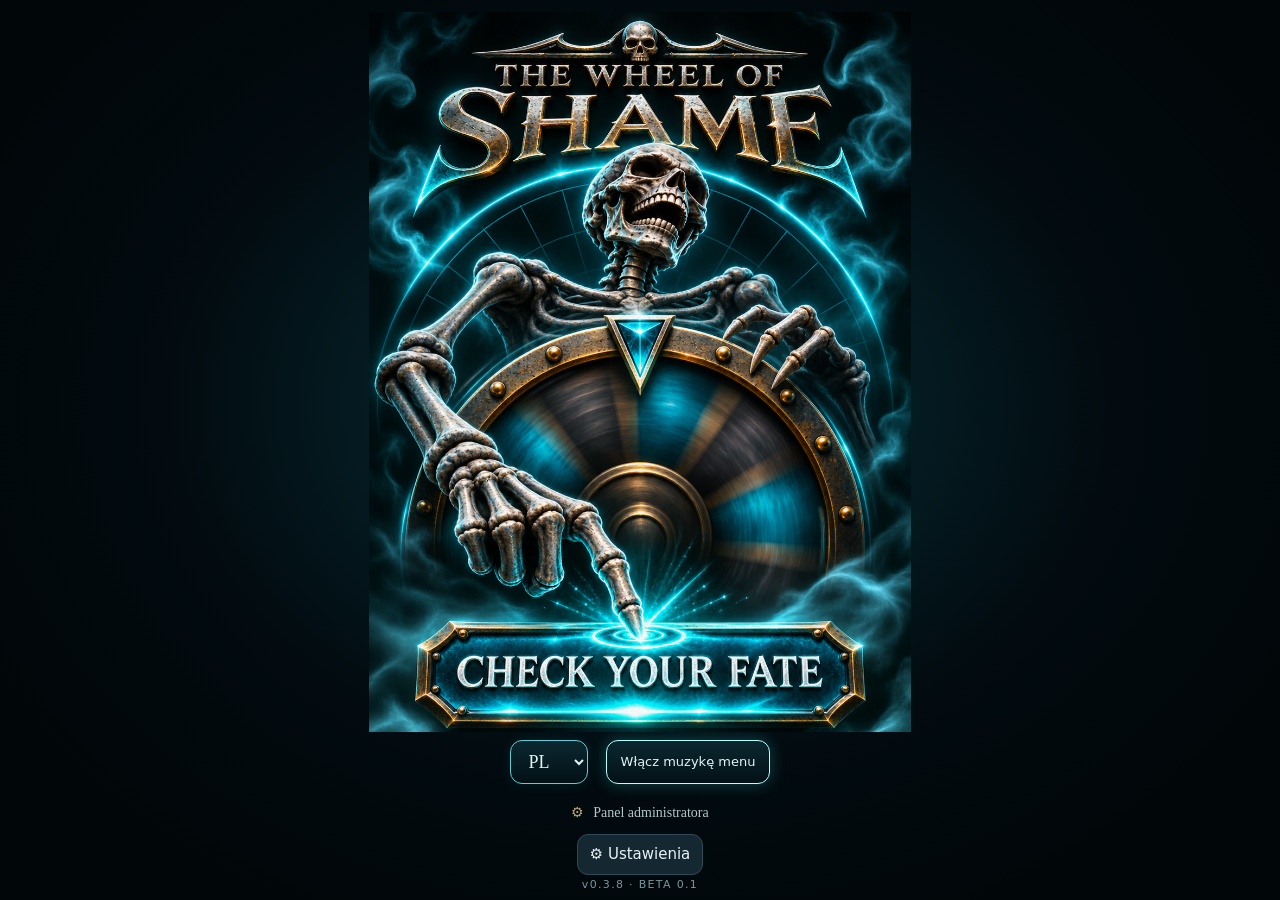
==== commit 90034e5f: "Add files via upload" ====
--- a/docs/index.html
+++ b/docs/index.html
@@ -1,15 +1,31 @@
-<!doctype html><html lang="pl"><head><meta charset="utf-8"><meta name="viewport" content="width=device-width,initial-scale=1"><meta name="theme-color" content="#09090e"><meta name="description" content="The Wheel of Shame — twórz postacie poprzez losowanie cech."><meta name="apple-mobile-web-app-title" content="The Wheel of Shame"><link rel="manifest" href="./manifest.webmanifest"><link rel="icon" href="./icon.svg" type="image/svg+xml"><link rel="stylesheet" href="./style.css"><title>The Wheel of Shame</title></head><body>
-<header class="shell"><a class="brand" href="#play" aria-label="The Wheel of Shame"><span class="brand-icon"><span>✳</span><img id="brandImage" src="./media/logo.png" alt="" hidden></span><span class="brand-wordmark">THE WHEEL <strong>OF SHAME</strong></span></a><div class="header-right"><span id="seasonBadge" class="pill"></span><select id="language" aria-label="Language"><option value="pl">PL</option><option value="en">EN</option></select></div></header>
+<!doctype html><html lang="pl"><head><meta charset="utf-8"><meta name="viewport" content="width=device-width,initial-scale=1"><meta name="theme-color" content="#071219"><meta name="description" content="The Wheel of Shame — twórz postacie poprzez losowanie cech."><meta name="apple-mobile-web-app-title" content="The Wheel of Shame"><link rel="manifest" href="./manifest.webmanifest"><link rel="icon" href="./icon.svg" type="image/svg+xml"><link rel="stylesheet" href="./style.css"><link rel="stylesheet" href="./landing.css"><link rel="stylesheet" href="./character-card.css"><link rel="stylesheet" href="./settings.css"><link rel="stylesheet" href="./theme.css"><title>The Wheel of Shame</title></head><body class="landing-open">
+<section id="landing" class="landing poster-menu" aria-labelledby="landingHeading">
+ <div class="poster-page">
+  <h1 id="landingHeading" class="sr-only">The Wheel of Shame</h1>
+  <div class="poster-art">
+   <img src="./media/start-screen.png" width="999" height="1574" alt="" draggable="false" fetchpriority="high">
+   <button id="enterGame" type="button" class="poster-start"><span class="sr-only" data-i18n="landingStart">CHECK YOUR FATE</span></button>
+  </div>
+  <span id="landingSeason" class="sr-only"></span>
+  <div class="poster-controls">
+   <label class="poster-language"><span class="sr-only" data-i18n="languageLabel">Język</span><select id="landingLanguage" aria-label="Language"><option value="pl">PL</option><option value="en">EN</option></select></label>
+   <div id="musicControls" class="poster-audio"><button id="musicToggle" type="button" aria-label="Toggle music"></button><label class="music-volume"><span data-i18n="musicVolume">Głośność muzyki</span><input id="musicVolume" type="range" min="0" max="100" step="1" value="30"></label><span id="musicStatus" class="sr-only" aria-live="polite"></span></div>
+  </div>
+  <button id="landingAdmin" class="poster-admin" type="button" data-i18n="landingAdmin">Administrator</button>
+  <button type="button" data-player-settings class="player-settings-button" data-i18n="personalSettings">⚙ Ustawienia</button><span class="poster-version">v0.3.8 · BETA 0.1</span>
+ </div>
+</section>
+<header class="shell"><a class="brand" href="#menu" title="Menu główne" aria-label="The Wheel of Shame"><span class="brand-icon"><span>✳</span><img id="brandImage" src="./media/logo.png" alt="" hidden></span><span class="brand-wordmark">THE WHEEL <strong>OF SHAME</strong></span></a><div class="header-right"><button type="button" data-player-settings class="player-settings-button" data-i18n="personalSettings">⚙ Ustawienia</button><span id="seasonBadge" class="pill"></span><select id="language" aria-label="Language"><option value="pl">PL</option><option value="en">EN</option></select></div></header>
 <div id="notice" class="shell notice" role="alert" hidden></div><div id="updateBanner" class="shell banner" hidden><span id="updateText"></span><button id="applyUpdate"></button></div>
-<main class="shell"><nav><button data-view="play" data-i18n="create"></button><button data-view="collection" data-i18n="characters"></button><button data-view="about" data-i18n="application"></button></nav>
-<section id="play" class="view"><div class="intro"><span class="eyebrow" data-i18n="introEyebrow"></span><h1 data-i18n="introTitle"></h1><p class="muted" data-i18n="introBody"></p></div>
-<div id="musicControls" class="music-controls panel"><button id="musicToggle" type="button"></button><label class="music-volume"><span data-i18n="musicVolume"></span><input id="musicVolume" type="range" min="0" max="100" step="1" value="30"></label><span id="musicStatus" class="small muted" aria-live="polite"></span></div>
-<div id="createPanel" class="setup panel"><form id="createForm"><label><span data-i18n="playerName"></span><input id="playerName" maxlength="40" required autocomplete="nickname" placeholder="Hariken"></label><label><span data-i18n="characterName"></span><input id="characterName" maxlength="40" required autocomplete="off" placeholder="Kael"></label><button class="primary" type="submit" data-i18n="begin"></button></form><div class="row"><p id="quota" class="small muted"></p><button id="resume" class="link" hidden data-i18n="resume"></button></div></div>
-<div id="game" class="game" hidden><div class="wheel-stage"><div class="wheel-heading"><span id="category" class="category"></span><div id="wheelResult" aria-live="polite"></div><p id="wheelHint" class="small muted"></p></div><div class="wheel-holder"><canvas id="wheel" width="1000" height="1000" role="img"></canvas><div class="pointer"></div><div class="hub"><span>✦</span><img id="hubImage" src="./media/wheel-center.png" alt="" hidden></div></div><div class="spin-row"><button id="spin" class="primary large" data-i18n="spin"></button><button id="next" class="primary large" hidden data-i18n="next"></button><button id="finish" class="primary large" hidden data-i18n="finish"></button></div><div class="under-wheel"><label class="check"><input id="sound" type="checkbox"><span data-i18n="sound"></span></label><button id="testSound" class="link" data-i18n="testSound"></button><button id="poolToggle" class="link" data-i18n="odds"></button></div><div id="poolList" class="pool" hidden></div></div><aside class="character panel"><div class="row"><span class="eyebrow" data-i18n="yourCharacter"></span><span id="rollCount" class="pill"></span></div><h2 id="sheetName"></h2><p id="sheetOwner" class="small muted"></p><div id="sheetResults"></div><button id="pause" class="link" data-i18n="pause"></button></aside></div></section>
-<section id="collection" class="view" hidden><div class="intro"><span class="eyebrow" data-i18n="collectionEyebrow"></span><h1 data-i18n="characters"></h1><p class="muted" data-i18n="collectionHint"></p></div><div class="toolbar"><input id="search" type="search"><select id="collectionSeason" aria-label="Season"></select><button id="exportCharacters" data-i18n="exportCharacters"></button></div><div id="cards" class="cards"></div></section>
+<main class="shell"><button id="universeTab" class="universe-tab" type="button" aria-current="page">Uniwersum ogólne</button><div id="playingAs" class="playing-as"></div><nav><button data-view="play" data-i18n="create"></button><button data-view="collection" data-i18n="characters"></button><button data-view="about" data-i18n="application"></button></nav>
+<section id="play" class="view"><div class="intro"><span class="eyebrow" data-i18n="nameEyebrow"></span><h1 data-i18n="nameTitle"></h1><p class="muted" data-i18n="nameHint"></p></div>
+<div id="createPanel" class="setup panel"><div class="flow-steps" aria-label="Postęp"><span class="active">02 · IMIĘ</span><span>03 · LOSOWANIE</span><span>04 · WYNIK</span></div><form id="createForm"><input id="playerName" type="hidden"><label class="only-name"><span data-i18n="characterName"></span><input id="characterName" maxlength="40" required autocomplete="off" placeholder="Kael"></label><button class="primary" type="submit" data-i18n="begin"></button></form><div class="row"><p id="quota" class="small muted"></p><button id="resume" class="link" hidden data-i18n="resume"></button></div><div class="flow-subactions"><button id="nameBack" class="link" type="button" data-i18n="backMenu"></button><button id="nameCollection" class="link" type="button" data-i18n="characters"></button></div></div>
+<div id="game" class="game" hidden><div class="wheel-stage"><div class="wheel-topline"><span class="eyebrow" data-i18n="wheelStep"></span><div class="wheel-actions"><button id="pause" class="link pause-wheel" type="button" data-i18n="pause"></button><button id="abortTest" class="link abort-test" type="button" hidden data-i18n="abortTest"></button></div></div><div class="wheel-heading"><span id="category" class="category"></span><div id="wheelResult" aria-live="polite"></div><p id="wheelHint" class="small muted"></p></div><div class="wheel-holder"><canvas id="wheel" width="1000" height="1000" role="img"></canvas><div class="pointer"></div><div class="hub"><span>✦</span><img id="hubImage" src="./media/wheel-center.png" alt="" hidden></div></div><div class="spin-row"><button id="spin" class="primary large" data-i18n="spin"></button><button id="next" class="primary large" hidden data-i18n="next"></button><button id="finish" class="primary large" hidden data-i18n="finish"></button></div><div class="under-wheel"><label class="check"><input id="sound" type="checkbox"><span data-i18n="sound"></span></label><button id="testSound" class="link" data-i18n="testSound"></button><button id="poolToggle" class="link" data-i18n="odds"></button></div><div id="poolList" class="pool" hidden></div></div><aside class="character panel"><div class="row"><span class="eyebrow" data-i18n="yourCharacter"></span><span id="rollCount" class="pill"></span></div><h2 id="sheetName"></h2><p id="sheetOwner" class="small muted"></p><div id="sheetResults"></div></aside></div>
+<section id="summaryStep" class="summary-screen" hidden aria-labelledby="summaryHeading"><div class="summary-panel panel"><span class="eyebrow" data-i18n="summaryEyebrow"></span><h1 id="summaryHeading" data-i18n="summaryHeading"></h1><div class="summary-emblem" aria-hidden="true">✦</div><h2 id="summaryName"></h2><p id="summarySeason" class="muted small"></p><div id="summaryTraits"></div><button id="summaryReturn" class="primary summary-main-button" type="button" data-i18n="returnMenu"></button><div class="summary-extras"><button id="summaryCollection" class="link" type="button" data-i18n="characters"></button><button id="abortTestSummary" class="link abort-test" type="button" hidden data-i18n="abortTest"></button></div></div></section></section>
+<section id="collection" class="view" hidden><div class="intro"><span class="eyebrow" data-i18n="collectionEyebrow"></span><h1 data-i18n="characters"></h1><p class="muted" data-i18n="collectionHint"></p></div><div class="toolbar"><input id="search" type="search"><select id="collectionSeason" aria-label="Season"></select><select id="collectionPortrait" aria-label="Portret"><option value="" data-i18n="portraitAll">Wszystkie portrety</option><option value="yes" data-i18n="portraitYes">Z portretem</option><option value="no" data-i18n="portraitNo">Bez portretu</option></select><button id="exportCharacters" data-i18n="exportCharacters"></button></div><p id="collectionCount" role="status" class="help"></p><div id="cards" class="cards character-list"></div><div class="toolbar"><button id="collectionPrev" aria-label="Previous page">←</button><button id="collectionNext" aria-label="Next page">→</button></div></section>
 <section id="about" class="view narrow" hidden><div class="intro"><span class="eyebrow">THE WHEEL OF SHAME</span><h1 data-i18n="application"></h1></div><div class="panel"><div id="appInfo"></div><div class="toolbar"><button id="install" data-i18n="install"></button><button id="checkUpdate" data-i18n="checkUpdate"></button></div><p id="updateStatus" class="small muted" aria-live="polite"></p></div><div class="panel spaced"><h2 data-i18n="howTo"></h2><p data-i18n="howToText"></p></div></section>
-<section id="admin" class="view" hidden><div class="intro"><span class="eyebrow">CONTROL ROOM</span><h1 data-i18n="admin"></h1></div><form id="loginForm" class="panel login"><label><span data-i18n="username"></span><input id="loginName" autocomplete="username" required></label><label><span data-i18n="password"></span><input id="loginPass" type="password" autocomplete="current-password" required></label><button class="primary" type="submit" data-i18n="login"></button><p class="small muted" data-i18n="demoLogin"></p></form>
+<section id="admin" class="view" hidden><div class="admin-heading"><div><span class="eyebrow">CONTROL ROOM</span><h1 data-i18n="admin"></h1></div><button id="adminBackMenu" type="button" class="link" data-i18n="backMenu"></button></div><form id="loginForm" class="panel login"><label><span data-i18n="username"></span><input id="loginName" autocomplete="username" required></label><label><span data-i18n="password"></span><input id="loginPass" type="password" autocomplete="current-password" required></label><button class="primary" type="submit" data-i18n="login"></button><p class="small muted" data-i18n="demoLogin"></p></form>
 <div id="adminContent" hidden><div class="admin-banner"><span data-i18n="adminLocal"></span><button id="logout" data-i18n="logout"></button></div><div class="admin-tabs"><button data-admin="wheels" data-i18n="wheels"></button><button data-admin="seasons" data-i18n="seasons"></button><button data-admin="people" data-i18n="players"></button><button data-admin="backup" data-i18n="backup"></button></div><div id="adminBody"></div></div></section>
 </main><footer class="shell"><span id="versionFooter"></span><span class="footer-links"><span id="saveStatus"></span><button data-view="admin" class="link" data-i18n="admin"></button></span></footer>
 <div id="toast" role="status" hidden></div><dialog id="dialog"><div class="row"><h2 id="dialogTitle"></h2><button id="closeDialog" aria-label="Close">×</button></div><div id="dialogBody"></div></dialog><input id="importFile" type="file" accept="application/json,.json" hidden>
-<audio id="menuMusic" loop preload="none"></audio><script src="./audio.js"></script><script src="./data.js"></script><script src="./engine.js"></script><script src="./app.js"></script></body></html>
+<audio id="menuMusic" loop preload="none"></audio><script src="./storage.js"></script><script src="./media-config.js"></script><script src="./player-settings.js"></script><script src="./archive.js"></script><script src="./admin-roster.js"></script><script src="./ui-dialog.js"></script><script src="./audio.js"></script><script src="./data.js"></script><script src="./engine.js"></script><script src="./wheel-order.js"></script><script src="./portrait-editor.js"></script><script src="./image-prompt.js"></script><script src="./character-card.js"></script><script src="./sound-cues.js"></script><script src="./app.js"></script></body></html>
--- a/docs/style.css
+++ b/docs/style.css
@@ -17,3 +17,339 @@
 .brand-wordmark strong{color:var(--accent);font-weight:850}
 @media(max-width:680px){.brand{gap:5px;font-size:12px;letter-spacing:0}.brand-icon{margin-right:2px}.header-right{flex-shrink:0}}
 @media(max-width:380px){.brand{font-size:10px}.shell{padding-left:15px;padding-right:15px}}
+
+/* The Wheel of Shame - Beta 0.1 / v0.2.8 visual refresh.
+   One published stylesheet, no duplicate local design sources. */
+:root{
+  color-scheme:dark;
+  --bg:#050b10;
+  --panel:#0d1a23;
+  --line:#28414d;
+  --muted:#9db2bf;
+  --text:#edf5f6;
+  --accent:#64d9ec;
+  --wheel:#2fbed4;
+  --danger:#ed9696;
+  --good:#90debf;
+  --gold:#d6ae73;
+}
+html{scroll-behavior:smooth}
+body{background:radial-gradient(ellipse 800px 500px at 70% -100px,#12364799,transparent 77%),linear-gradient(180deg,#071118,#050a10 70%);min-height:100vh}
+a{color:var(--accent)}
+button{background:#152832;border-color:#314a57;border-radius:11px;transition:background-color .2s,border-color .2s,box-shadow .2s,transform .2s}
+button:hover:not(:disabled){background:#23414f;border-color:#4d8294}
+input,select,textarea{background:#08131b;border:1px solid #355461;border-radius:10px}
+input:focus,select:focus,textarea:focus,button:focus-visible{outline:2px solid var(--accent);outline-offset:2px}
+input[type=checkbox],input[type=range]{accent-color:var(--accent)}
+button.primary,.primary{background:linear-gradient(135deg,#85e4ef,#41b8d1);color:#08212a;box-shadow:0 7px 25px #00bad41b;border:1px solid #b5eff04a}
+button.primary:hover:not(:disabled),.primary:hover:not(:disabled){background:linear-gradient(135deg,#a1f0f4,#5ccbdc);box-shadow:0 9px 28px #00bad42b;transform:translateY(-1px)}
+.panel{background:linear-gradient(140deg,#11212bcf,#0a161f 90%);border-color:#2b4855;border-radius:16px;box-shadow:0 12px 40px #0002}
+header.shell{height:84px;border-bottom:1px solid #294553;background:linear-gradient(90deg,#07131cbf,#06111966)}
+.brand-icon{background:#09161e;border-color:#37778a;width:42px;height:42px;box-shadow:0 0 0 2px #22485755}
+.brand-wordmark strong{color:var(--accent)}
+.pill{border-color:#36505a;background:#0d2029a8;color:#bed0d8}
+nav{gap:9px;padding-top:23px;flex-wrap:wrap}
+nav button{border-radius:30px;border:1px solid transparent;padding:10px 18px}
+nav button.active{background:#102d39;border-color:#407689;color:#e9fbff;box-shadow:inset 0 0 0 1px #152b35}
+.eyebrow{color:var(--gold);letter-spacing:.19em}
+.intro{position:relative;margin:29px 0 22px;padding:26px 30px;background:radial-gradient(circle at 90% 20%,#17697a36,transparent 45%),linear-gradient(125deg,#0d222d,#0b161e 80%);border:1px solid #2c505e;border-radius:17px;overflow:hidden}
+.intro:after{content:'✧';position:absolute;right:35px;top:-16px;color:#4fc9dc23;font-size:140px;line-height:1;pointer-events:none}
+.intro h1{font-family:Georgia,'Times New Roman',serif;letter-spacing:-.025em;font-size:clamp(30px,4.5vw,47px);position:relative;z-index:1}
+.intro p{font-size:14px;position:relative;z-index:1}
+#play .intro{background-image:radial-gradient(circle at 88% 30%,#157a8b42,transparent 50%),linear-gradient(105deg,#10232b,#08151d)}
+#play .intro h1{max-width:800px}
+.setup{max-width:900px;border-top:2px solid #b4915c}
+.setup form label span{font-weight:600;font-size:12px}
+.setup form button{min-height:46px}
+.game{gap:22px;grid-template-columns:minmax(0,1.45fr) minmax(280px,.85fr)}
+.wheel-stage{background:radial-gradient(ellipse at 50% 45%,#105f774b,transparent 65%),linear-gradient(145deg,#0d1d27d9,#071018);border:1px solid #244958;border-radius:19px;padding:22px 16px 24px}
+.wheel-heading{min-height:105px}
+.category{background:#0f2b35;border:1px solid #356b7a;color:#a1edf1;letter-spacing:.03em}
+#wheelResult{color:#fff;letter-spacing:-.015em;font-family:Georgia,'Times New Roman',serif;font-weight:700;text-shadow:0 2px 18px #38bfd74d}
+.wheel-holder{filter:drop-shadow(0 18px 35px #0007)}
+.hub{background:#0c1b23;border-color:#527382}
+.hub span{color:#7dd9e4;border-color:#3c778b}
+.pointer{border-bottom-color:#9de9ec;filter:drop-shadow(0 0 6px #54d6e8a0)}
+.character{background:linear-gradient(140deg,#12252d,#08151e);border-top:2px solid #bd995f}
+.character .eyebrow{color:#e3bd85}
+.trait-row{border-bottom-color:#2a4753}
+.trait-row.innate strong{color:#9de8c9}
+.pool{background:#091b24;border:1px solid #234454}
+.under-wheel{flex-wrap:wrap;gap:14px 24px}
+.cards .card{border-top:2px solid #458597}
+.card .tagline{color:#e0bc85}
+.admin-banner{background:#102e36;border-left-color:#65cfe0;color:#c4dce3}
+.admin-tabs button.active,.wheel-nav button.active{border-color:var(--accent);color:var(--accent);background:#113542}
+.sticky-save{background:#0b1c24f5}
+.badge{background:#183b48;color:#a7e9ed}
+.notice,.banner{background:#213b44;color:#dbedf5}
+#toast{background:#b5f2ed;color:#09222a}
+dialog{border-color:#477586}
+footer{border-top-color:#284452}
+
+/* Legacy landing rules (v0.2.8); start screen replaced by splash-v3. */
+.sr-only{position:absolute!important;width:1px;height:1px;padding:0;margin:-1px;overflow:hidden;clip:rect(0,0,0,0);white-space:nowrap;border:0}
+body.landing-open>header,body.landing-open>main,body.landing-open>footer,body.landing-open>#notice,body.landing-open>#updateBanner{display:none!important}
+.landing{position:relative;min-height:100svh;isolation:isolate;overflow:hidden;background:radial-gradient(ellipse 580px 540px at 50% 36%,#0f46505e,transparent 81%),radial-gradient(circle at 95% 5%,#25556b3d,transparent 44%),linear-gradient(180deg,#03080d,#07151c 64%,#040a10);color:#eff5f5}
+.landing:before{content:'';position:absolute;z-index:-1;inset:-30%;pointer-events:none;background:radial-gradient(ellipse 700px 220px at 23% 65%,#0e7fa127,transparent 76%),radial-gradient(ellipse 650px 270px at 86% 76%,#457a7a1a,transparent 72%);filter:blur(19px);animation:landingFog 14s ease-in-out infinite alternate}
+.landing:after{content:'';position:absolute;inset:0;pointer-events:none;z-index:-1;opacity:.21;background-image:radial-gradient(#c7ebea .5px,transparent .8px);background-size:34px 34px;mask-image:linear-gradient(to bottom,black,transparent 75%)}
+@keyframes landingFog{from{transform:translateX(-2%)}to{transform:translateX(3%)}}
+.landing-shell{position:relative;max-width:1200px;min-height:100svh;margin:0 auto;padding:18px clamp(18px,4vw,50px) 20px;display:flex;flex-direction:column}
+.landing-toolbar,.landing-bottom{display:flex;align-items:center;justify-content:space-between;gap:16px}
+.landing-edition,.landing-caption{font-size:10px;letter-spacing:.13em;color:#82a4b0;font-weight:700}
+.landing-edition{color:#94c7d2}
+.landing-separator{color:#d0ac70;padding:0 5px}
+.landing-lang{display:flex;align-items:center}
+.landing-lang select{background:#0d1b24ab;color:#d8e9ee;border:1px solid #35535c;font-size:12px;padding:7px 12px;width:71px}
+.landing-content{flex:1;display:grid;grid-template-columns:minmax(0,1.13fr) minmax(0,.87fr);gap:clamp(20px,4vw,60px);align-items:center}
+.landing-visual{display:flex;align-items:center;justify-content:center;position:relative;min-width:0}
+.landing-visual:after{content:'';position:absolute;z-index:-1;width:79%;aspect-ratio:1;border-radius:50%;background:#18afc828;filter:blur(65px)}
+.landing-art{display:block;width:min(100%,560px);max-height:min(72svh,650px);object-fit:contain;filter:drop-shadow(0 18px 52px #0009)}
+.landing-actions{display:flex;flex-direction:column;align-items:stretch;gap:12px;max-width:440px;padding:18px 0}
+.landing-seal{text-align:left;font-size:11px;font-weight:700;letter-spacing:.18em;color:#d5b681}
+.landing-intro{font-family:Georgia,'Times New Roman',serif;font-weight:700;font-size:clamp(24px,3.1vw,38px);line-height:1.17;margin:1px 0 6px;color:#e9f1f2;text-wrap:balance}
+.landing-season{align-self:flex-start;font-size:11px;color:#d4c29c;border-color:#775b36;background:#251c1599;margin-bottom:16px}
+.landing-start{display:flex;align-items:center;justify-content:space-between;width:100%;min-height:65px;gap:10px;padding:15px 23px;background:linear-gradient(110deg,#d8c299,#b9925b 70%,#d9b878);border:1px solid #f0d09c;color:#1b1711;font-size:19px;font-weight:800;letter-spacing:.02em;box-shadow:0 15px 40px #000a,0 0 30px #d8a45d22}
+.landing-start:hover:not(:disabled){background:linear-gradient(110deg,#efdab3,#d6ab6d);border-color:#ffe0aa;box-shadow:0 16px 45px #000a,0 0 32px #d9ab5a44;transform:translateY(-2px)}
+.landing-start-arrow{font-size:25px;line-height:1}
+.landing-sub{font-size:13px;color:#9db6bf;text-align:center;margin:0 0 14px}
+.landing-music{background:#0b1d2599;border:1px solid #294653;border-radius:12px;padding:12px;gap:8px 12px;margin:0;justify-content:space-between}
+.landing-music>button{font-size:12px;background:#15303a;border-color:#345464;padding:8px 12px}
+.landing-music .music-volume{color:#bdd3db}
+.landing-music .music-volume input{width:105px}
+.landing-music #musicStatus{flex-basis:100%;font-size:10px;color:#7e9da8}
+.landing-bottom{padding-top:11px;border-top:1px solid #20434e88}
+.landing-admin{border:0;background:transparent;color:#7794a0;font-size:11px;padding:6px;opacity:.7}
+.landing-admin:hover:not(:disabled){color:#e4eef1;opacity:1;background:transparent;text-decoration:underline}
+@media(max-width:860px){
+  .landing-shell{max-width:600px}
+  .landing-content{display:flex;flex-direction:column;justify-content:center;gap:0;padding:2px 0 9px}
+  .landing-visual{width:100%;flex:none}
+  .landing-art{width:min(85vw,450px,44svh);max-height:none}
+  .landing-actions{padding:0 5px;width:100%;gap:8px;max-width:480px}
+  .landing-seal{display:none}
+  .landing-intro{text-align:center;font-size:clamp(19px,5.2vw,27px);margin:0 0 3px}
+  .landing-season{align-self:center;margin-bottom:7px}
+  .landing-start{min-height:56px;font-size:17px}
+  .landing-sub{margin-bottom:6px;font-size:12px}
+  .landing-music{padding:9px 12px}
+}
+@media(max-width:680px){
+  body:not(.landing-open) header.shell{height:70px}
+  body:not(.landing-open) .brand{font-size:12px}
+  body:not(.landing-open) .brand-icon{width:35px;height:35px}
+  .shell{padding-left:16px;padding-right:16px}
+  nav{overflow-x:auto;flex-wrap:nowrap;padding:16px 0 7px;gap:7px}
+  nav button{white-space:nowrap;padding:9px 15px}
+  .intro{margin:18px 0;padding:21px 18px}
+  .intro:after{right:8px;top:0;font-size:100px}
+  .panel{padding:18px}
+  .game{grid-template-columns:1fr;gap:15px}
+  .wheel-stage{padding:16px 10px}
+  .wheel-holder{width:min(100%,430px)}
+  #wheelResult{font-size:26px}
+  .spin-row .large{width:min(100%,340px)}
+  .character{position:static}
+  .landing-shell{padding:10px 16px 13px}
+  .landing-edition{font-size:9px;letter-spacing:.08em}
+  .landing-caption{font-size:9px;letter-spacing:0}
+  .landing-admin{font-size:10px}
+}
+@media(max-width:360px){
+  .landing-art{width:min(82vw,41svh)}
+  .landing-intro{font-size:19px}
+  .landing-shell{padding:8px 12px}
+  .landing-start{min-height:51px}
+  .landing-music #musicStatus{display:none}
+}
+@media(prefers-reduced-motion:reduce){.landing:before{animation:none}button{transition:none}}
+
+
+/* v0.2.9 — animated vertical title scene (keeps Wheel of Shame art style). */
+.landing-v2{background:radial-gradient(ellipse 40% 34% at 50% 34%,#137a8c34,transparent 96%),linear-gradient(180deg,#02070c,#081821 57%,#03090d)}
+.landing-v2 .fate-shell{max-width:760px;min-height:100svh;padding:13px clamp(12px,3vw,24px) 14px}
+.landing-v2 .fate-toolbar{width:100%;position:relative;z-index:6}
+.landing-v2 .fate-center{flex:1;display:flex;align-items:center;justify-content:center;flex-direction:column;gap:clamp(4px,1svh,10px);min-width:0}
+.fate-scene{position:relative;width:min(91vw,435px,51svh);aspect-ratio:1/.91;max-height:470px;isolation:isolate;filter:drop-shadow(0 10px 25px #000b)}
+.fate-aura{position:absolute;inset:5% 9% 1%;border-radius:50%;background:radial-gradient(circle,#0ab4d724,transparent 72%);box-shadow:0 0 70px #209db74c;animation:fateBreathe 6s ease-in-out infinite alternate}
+.fate-smoke{position:absolute;z-index:0;top:3%;height:89%;width:67%;border-radius:50%;pointer-events:none;opacity:.44;filter:blur(21px);background:radial-gradient(ellipse at 45% 45%,#18aabc42 3%,#0b526c29 39%,transparent 71%);animation:fateMist 12s ease-in-out infinite alternate}
+.fate-smoke-left{left:-13%}.fate-smoke-right{right:-13%;animation-direction:alternate-reverse;animation-duration:16s}
+.fate-skeleton{position:absolute;inset:0 0 auto 0;z-index:3;height:43%;overflow:hidden;pointer-events:none;mask-image:linear-gradient(to bottom,#000 0%,#000 73%,transparent 100%)}
+.fate-skeleton img{display:block;width:100%;max-width:none;height:auto;user-select:none}
+.fate-wheel-frame{position:absolute;z-index:2;width:79%;aspect-ratio:1;left:10.5%;top:25%;filter:drop-shadow(0 0 13px #04a4bc55)}
+.fate-wheel-rotor{display:block;width:100%;height:100%;animation:fateRotation 35s linear infinite;will-change:transform;user-select:none}
+.fate-pointer{position:absolute;top:25%;left:50%;z-index:5;transform:translate(-50%,-6%);width:0;height:0;border-left:16px solid transparent;border-right:16px solid transparent;border-top:48px solid #b8f4ff;filter:drop-shadow(0 2px 4px #04151c) drop-shadow(0 0 9px #3ce7f8);pointer-events:none}
+.fate-wordmark{position:absolute;z-index:4;left:0;right:0;top:54%;height:46%;overflow:hidden;pointer-events:none;mask-image:linear-gradient(to bottom,transparent 0%,#000 20%,#000 90%,transparent 100%)}
+.fate-wordmark img{position:absolute;top:0;left:0;width:100%;max-width:none;transform:translateY(-54%);user-select:none}
+.fate-button-zone{width:min(86vw,416px);position:relative;z-index:5;margin-top:-1.5svh}
+.landing-v2 .fate-button{position:relative;z-index:2;min-height:64px;border:2px solid #a6d7d1;border-radius:12px;background:linear-gradient(115deg,#0a2834 4%,#15697b 48%,#0b3240 96%);color:#effeff;justify-content:center;gap:18px;font:800 clamp(16px,4vw,22px)/1.15 Georgia,serif;letter-spacing:.075em;box-shadow:inset 0 2px 8px #b6f9ff35,0 0 15px #31c4d354,0 13px 33px #0009;text-shadow:0 1px 8px #0bd1ee6b;cursor:pointer}
+.landing-v2 .fate-button:hover:not(:disabled){background:linear-gradient(100deg,#134558,#218295,#115165);border-color:#c2fff6;box-shadow:0 0 30px #19cadd79,0 12px 35px #000a;transform:translateY(-1px)}
+.landing-v2 .fate-button .landing-start-arrow{font-size:24px;color:#b6f9eb}
+.fate-hint{font-size:11px;letter-spacing:.18em;text-transform:uppercase;color:#a4b4ba;text-align:center;margin:0 0 3px}
+.landing-v2 .landing-season{margin:0 0 4px;align-self:center;background:#0a242e;border-color:#456777;color:#cfdece}
+.landing-v2 .fate-music{max-width:415px;width:min(86vw,415px);justify-content:center;background:#071923a9;padding:9px 13px}
+.landing-v2 .fate-music #musicStatus{display:none}
+.landing-v2 .fate-bottom{width:100%;margin-top:8px;padding-top:10px}
+.fate-hand{position:absolute;z-index:5;right:7%;top:-148px;width:90px;height:185px;transform:translate(90px,-53px) rotate(-17deg);transform-origin:60% 7%;opacity:0;pointer-events:none;filter:drop-shadow(0 3px 5px #020d13);transition:none}
+.fate-tap-glow{position:absolute;z-index:6;pointer-events:none;left:52%;top:23%;width:7px;height:7px;border-radius:50%;opacity:0;box-shadow:0 0 0 1px #caffff,0 0 24px 9px #27f5ff}
+.landing-v2.is-entering .fate-hand{animation:fateHandPress 1.25s ease-in-out forwards}
+.landing-v2.is-entering .fate-button{animation:fateButtonHit 1.25s ease-out forwards}
+.landing-v2.is-entering .fate-tap-glow{animation:fateTapFlash 1.25s ease-out forwards}
+.landing-v2.is-entering .fate-wheel-rotor{animation-duration:2s}
+.landing-v2.is-entering .fate-aura{box-shadow:0 0 90px #06d3e0a8}
+@keyframes fateRotation{from{transform:rotate(0deg)}to{transform:rotate(360deg)}}
+@keyframes fateBreathe{from{opacity:.42;transform:scale(.94)}to{opacity:.85;transform:scale(1.04)}}
+@keyframes fateMist{from{transform:translate(-7%,-2%) scale(.93)}to{transform:translate(8%,7%) scale(1.09)}}
+@keyframes fateHandPress{0%{opacity:0;transform:translate(90px,-53px) rotate(-17deg)}12%{opacity:1}50%{opacity:1;transform:translate(-22px,48px) rotate(12deg)}65%{opacity:1;transform:translate(-24px,59px) rotate(14deg)}78%{opacity:1;transform:translate(-22px,48px) rotate(12deg)}100%{opacity:0;transform:translate(80px,-58px) rotate(-16deg)}}
+@keyframes fateButtonHit{0%,49%{filter:brightness(1)}55%,75%{filter:brightness(1.7)}100%{filter:brightness(1.05)}}
+@keyframes fateTapFlash{0%,49%{opacity:0;transform:scale(.25)}58%{opacity:1;transform:scale(1.5)}100%{opacity:0;transform:scale(7)}}
+@media(min-width:861px){.landing-v2 .fate-shell{max-width:760px}.landing-v2 .fate-center{gap:12px}}
+@media(max-width:860px){.landing-v2 .fate-shell{max-width:600px}.fate-scene{width:min(91vw,435px,50svh)}.landing-v2 .landing-actions{display:none}}
+@media(max-height:740px){.landing-v2 .fate-shell{padding-top:6px;padding-bottom:7px}.fate-scene{width:min(88vw,365px,46svh)}.landing-v2 .fate-center{gap:4px}.landing-v2 .fate-button{min-height:51px;font-size:clamp(15px,3.9vw,19px)}.landing-v2 .fate-music{padding:6px}.fate-hint{font-size:10px}.landing-v2 .fate-bottom{padding-top:5px}}
+@media(max-height:580px){.landing-v2 .fate-shell{min-height:580px}.landing-v2{overflow-y:auto}}
+@media(prefers-reduced-motion:reduce){.fate-wheel-rotor,.fate-aura,.fate-smoke{animation:none!important}.landing-v2.is-entering .fate-hand,.landing-v2.is-entering .fate-button,.landing-v2.is-entering .fate-tap-glow{animation:none!important}}
+
+/* Final logo composition refinements */
+.fate-pointer{border-left-width:10px;border-right-width:10px;border-top-width:28px;top:27%}
+.fate-skeleton{mask-image:linear-gradient(to bottom,transparent 0%,#000 8%,#000 73%,transparent 100%)}
+.fate-wordmark{mask-image:radial-gradient(ellipse 74% 91% at 50% 50%,#000 60%,transparent 95%)}
+
+
+/* v0.3.0 — newly composed cinematic menu; images are generated for this scene,
+   the wheel is a separate rotor, bone-hand moves only on click, smoke is alive. */
+body.landing-open{overflow:hidden}
+.splash-v3{position:fixed;inset:0;display:flex;justify-content:center;align-items:flex-start;background:radial-gradient(ellipse at 50% 51%,#092d35 0%,#061319 40%,#010709 88%);z-index:1000;overflow-y:auto;overscroll-behavior:contain}
+.splash-v3[hidden]{display:none!important}
+.splash-page{width:min(100%,620px);min-height:100svh;position:relative;display:flex;align-items:center;flex-direction:column;justify-content:center;gap:0;padding:0 10px 10px;isolation:isolate}
+.splash-hero{width:min(96vw,540px,73svh);aspect-ratio:999/1120;position:relative;isolation:isolate;flex:none;margin:0 auto -1.2%;filter:drop-shadow(0 1px 8px #0319207b)}
+.splash-backdrop{position:absolute;inset:0;width:100%;height:100%;object-fit:fill;opacity:.7;mask-image:linear-gradient(to bottom,#000 0%,#000 45%,#0007 63%,transparent 96%)}
+.splash-rotor{position:absolute;z-index:2;width:80%;aspect-ratio:1;top:54%;left:10%;filter:drop-shadow(0 0 13px #2ef5e45e)}
+.splash-rotor img{width:100%;height:100%;display:block;animation:splashTurn 34s linear infinite;will-change:transform}
+.splash-skeleton{position:absolute;z-index:4;top:0;left:0;width:100%;height:74.55%;object-fit:fill;pointer-events:none}
+.splash-hand{position:absolute;z-index:5;left:0;top:48.2%;width:57.05%;height:55.36%;object-fit:fill;transform:translate(-.5%,-6%) rotate(-4deg);transform-origin:22% 12%;pointer-events:none;filter:drop-shadow(0 5px 8px #031015c7)}
+.splash-pointer{position:absolute;top:53%;left:50%;transform:translate(-50%,-6%);width:0;height:0;border-left:15px solid transparent;border-right:15px solid transparent;border-top:50px solid #8cecff;filter:drop-shadow(0 1px 2px #18130f) drop-shadow(0 0 7px #19dff1);z-index:6}
+.splash-mist{position:absolute;z-index:6;pointer-events:none;top:11%;width:46%;height:83%;opacity:.18;filter:blur(10px);background:url('./media/splash-smoke.webp') center/cover no-repeat;mix-blend-mode:screen;animation:splashMist 13s ease-in-out infinite alternate}
+.splash-mist-left{left:-18%}.splash-mist-right{right:-18%;transform:scaleX(-1);animation-delay:-8s;animation-duration:16s}
+.splash-button-wrap{position:relative;z-index:7;width:min(86vw,460px);flex:none;max-width:100%;margin-top:0}
+.splash-v3 .splash-button{position:relative;width:100%;display:block;min-height:67px;padding:12px 16px;cursor:pointer;border:3px ridge #b9a47b;border-radius:11px;background:linear-gradient(130deg,#154a58,#0b2732 16%,#155e70 50%,#0b2732 84%,#174753);font-family:Georgia,'Times New Roman',serif;font-weight:900;font-size:clamp(18px,4.65vw,26px);color:#e2e5da;letter-spacing:.034em;text-shadow:0 2px 5px #000d,0 0 13px #91ebf88c;box-shadow:inset 0 0 0 2px #0a1519,inset 0 3px 12px #a0ebf355,0 0 22px #0aa5c43f,0 12px 35px #000a}
+.splash-v3 .splash-button:hover:not(:disabled){border-color:#d5ba87;color:white;filter:brightness(1.16);box-shadow:inset 0 0 0 2px #051113,0 0 26px #0aeee4a3,0 14px 38px #000b}
+.splash-v3 .splash-button:focus-visible{outline:3px solid #a3f7ff;outline-offset:5px}
+.splash-press-light{pointer-events:none;position:absolute;z-index:10;left:50%;top:5%;width:20px;height:20px;transform:translate(-50%,-50%);opacity:0;border-radius:50%;box-shadow:0 0 10px 6px #25ffff,0 0 80px 25px #00cfe8}
+.splash-toolbar{position:relative;z-index:8;display:flex;align-items:center;justify-content:center;gap:19px;margin-top:15px;max-width:100%}
+.splash-lang select,.splash-audio>button{border:1px solid #4ba2b3;border-radius:13px;background:#071923af;color:#cbdfe7;box-shadow:0 0 12px #05acb71d;min-height:42px;font-family:Georgia,serif;font-size:16px;padding:8px 12px}
+.splash-audio{display:flex;align-items:center;gap:5px}.splash-audio>button{max-width:140px;font-size:11px;line-height:1.1}.splash-audio .music-volume{display:none}
+.splash-admin{z-index:8;margin-top:18px;background:none;border:0;color:#92a5b0;font:14px Georgia,serif;opacity:.72;text-decoration:underline;text-decoration-color:#687a7d70;text-underline-offset:4px;cursor:pointer}
+.splash-admin:hover{opacity:1;color:#d8eef1;background:none}
+.splash-admin:before{content:'⚙';margin-right:8px;font-size:15px}
+.splash-version{z-index:8;font:11px Georgia,serif;letter-spacing:.06em;color:#6a8995;margin-top:7px}
+.splash-smoke-canvas{position:fixed;inset:0;width:100%;height:100%;pointer-events:none;z-index:8;opacity:.66;mix-blend-mode:screen}
+.splash-v3.is-entering .splash-hand{animation:splashPress 1.24s cubic-bezier(.2,.74,.3,1) forwards}
+.splash-v3.is-entering .splash-press-light{animation:splashTouch 1.24s ease-out both}
+.splash-v3.is-entering .splash-button{animation:splashButtonHit 1.24s ease-out both}
+.splash-v3.is-entering .splash-rotor img{animation-duration:2.5s}
+@keyframes splashTurn{to{transform:rotate(360deg)}}
+@keyframes splashMist{0%{opacity:.12;translate:-12% 4%;scale:.92}50%{opacity:.28}100%{opacity:.19;translate:13% -9%;scale:1.15}}
+@keyframes splashPress{0%{transform:translate(-.5%,-6%) rotate(-4deg)}18%{transform:translate(-.5%,-6%) rotate(-4deg)}51%{transform:translate(3%,6%) rotate(3deg)}67%{transform:translate(3%,8%) rotate(3deg)}82%{transform:translate(1%,1%) rotate(0)}100%{transform:translate(-.5%,-6%) rotate(-4deg)}}
+@keyframes splashTouch{0%,45%{opacity:0;transform:translate(-50%,-50%) scale(.25)}61%{opacity:1;transform:translate(-50%,-50%) scale(1)}100%{opacity:0;transform:translate(-50%,-50%) scale(8)}}
+@keyframes splashButtonHit{0%,46%{filter:brightness(1)}60%,76%{filter:brightness(1.8)}100%{filter:brightness(1)}}
+@media (min-width:850px){.splash-page{width:min(100%,580px);padding-block:10px 15px}.splash-hero{width:min(56vh,520px)}.splash-v3 .splash-button{min-height:63px}}
+@media (max-height:740px){.splash-hero{width:min(89vw,440px,62svh)}.splash-v3 .splash-button{min-height:55px;padding:8px 12px}.splash-toolbar{margin-top:7px}.splash-admin{margin-top:10px}.splash-lang select,.splash-audio>button{min-height:34px;padding:6px 10px}.splash-version{margin-top:3px}}
+@media (max-height:580px){.splash-page{min-height:580px;padding-bottom:10px}.splash-v3{overflow-y:auto}}
+@media (prefers-reduced-motion:reduce){.splash-mist,.splash-rotor img{animation:none!important}.splash-v3.is-entering .splash-hand,.splash-v3.is-entering .splash-button,.splash-v3.is-entering .splash-press-light{animation:none!important}}
+
+/* Fine layout alignment for portrait devices */
+.splash-page{justify-content:flex-start;padding-top:0}
+.splash-hero{width:min(100vw,540px);height:min(64svh,580px);aspect-ratio:auto;margin:0 auto -1.0%}
+.splash-button-wrap{margin-top:0}
+.splash-v3 .splash-button:before,.splash-v3 .splash-button:after{content:'';position:absolute;top:7px;bottom:7px;width:7px;border-block:2px solid #c6a36c;box-shadow:0 0 0 1px #19252d,inset 0 0 4px #e8c58f77}
+.splash-v3 .splash-button:before{left:9px;border-left:2px solid #c6a36c;border-radius:6px 0 0 6px}
+.splash-v3 .splash-button:after{right:9px;border-right:2px solid #c6a36c;border-radius:0 6px 6px 0}
+.splash-audio>button{font-size:0;min-width:54px;position:relative}
+.splash-audio>button:after{content:'♫';font:24px Georgia,serif;line-height:1;color:#c9dce6}
+.splash-audio>button[aria-pressed="true"]:after{content:'♫';color:#7fe7f9}
+.splash-audio>button[aria-pressed="false"]:after{content:'♪';color:#708f9c}
+@media (max-height:740px){.splash-hero{width:min(100vw,520px);height:min(62svh,510px)}}
+@media (min-width:850px){.splash-hero{height:min(66svh,570px);width:min(66vh,540px)}}
+
+/* The foreground remains free; lower wheel fades beneath the button and controls. */
+.splash-rotor{mask-image:linear-gradient(to bottom,#000 0%,#000 58%,transparent 94%)}
+@keyframes splashPress{0%,18%{transform:translate(-.5%,-6%) rotate(-4deg)}54%,68%{transform:translate(3%,19%) rotate(4deg)}82%{transform:translate(1%,4%) rotate(0)}100%{transform:translate(-.5%,-6%) rotate(-4deg)}}
+
+
+/* v0.3.1 guided four-screen flow. Static splash by design. */
+.splash-smoke-canvas{display:none!important}
+.splash-v3:before,.splash-v3:after,.splash-v3 .splash-mist,.splash-v3 .splash-rotor img,.splash-v3 .splash-hand{animation:none!important;transition:none!important}
+.splash-v3 .splash-button{transition:filter .15s,box-shadow .15s}
+body.guided-play nav{display:none}
+body.guided-play #play{min-height:calc(100svh - 180px)}
+body.guided-play #play>.intro{max-width:740px;margin:34px auto 23px;text-align:center}
+body.guided-play .setup{max-width:620px;margin:15px auto 44px;padding:28px;box-shadow:0 18px 55px #0006}
+body.guided-play .setup form{display:flex;flex-direction:column;align-items:stretch;gap:24px}
+body.guided-play .setup form label{width:100%}
+body.guided-play .setup form input#characterName{height:58px;font-size:20px;width:100%;padding:12px 18px}
+body.guided-play .setup form button{height:60px;font-size:17px;letter-spacing:.04em}
+.flow-steps{display:flex;align-items:center;justify-content:center;gap:12px;margin-bottom:26px;flex-wrap:wrap;font:700 10px system-ui;letter-spacing:.08em;color:#7c9aa7}
+.flow-steps span{padding:7px 9px;border:1px solid #234452;border-radius:999px}
+.flow-steps span.active{border-color:#48a8b9;background:#12323d;color:#c2f9ff}
+.flow-subactions{display:flex;gap:22px;justify-content:space-between;flex-wrap:wrap;margin-top:25px}
+.wheel-topline{display:flex;align-items:center;justify-content:space-between;gap:12px;padding:0 4px 17px}
+.wheel-topline .eyebrow{font-size:11px}
+.abort-test{border:1px solid #a76262!important;color:#ffd3d3!important;background:#37171b88!important;border-radius:9px;font-size:12px;padding:8px 11px;text-decoration:none}
+.abort-test:hover{background:#61242b!important}
+/* Summary has its own full content screen, not a modal or a second wheel view. */
+.summary-screen{width:100%;min-height:65svh;display:flex;align-items:center;justify-content:center;padding:30px 0 55px}
+.summary-screen[hidden]{display:none!important}
+.summary-panel{width:min(100%,740px);padding:clamp(20px,4vw,42px);text-align:center;border-top:3px solid #c6a46e;background:radial-gradient(circle at 50% 18%,#18506b44,transparent 60%),linear-gradient(145deg,#122831,#07151d)}
+.summary-panel h1{font:700 clamp(27px,5vw,43px)/1.14 Georgia,serif;margin:13px auto 18px;max-width:600px}
+.summary-panel h2{font:700 clamp(24px,4vw,38px)/1.1 Georgia,serif;color:#e3f9ff;margin:12px 0 4px}
+.summary-emblem{margin:auto;width:80px;height:80px;display:grid;place-items:center;border:2px solid #b99667;border-radius:50%;background:#0c3544;color:#a9eff4;font-size:44px;box-shadow:0 0 35px #3ef5f733}
+#summaryTraits{margin:26px auto 32px;text-align:left;max-width:610px;background:#05101788;padding:12px 22px;border:1px solid #2b5763;border-radius:13px}
+.summary-main-button{width:min(100%,470px);min-height:59px;font-size:16px;font-weight:800}
+.summary-extras{display:flex;gap:15px;justify-content:center;flex-wrap:wrap;margin-top:18px}
+.admin-heading{display:flex;align-items:center;justify-content:space-between;gap:16px;flex-wrap:wrap;margin:30px 0 22px;padding:20px;border:1px solid #315464;background:#10242f;border-radius:15px}
+.admin-heading h1{font:700 clamp(26px,4vw,42px)/1.1 Georgia,serif;margin:6px 0}
+.admin-heading .eyebrow{font-size:11px}
+body.admin-view nav{display:none}
+body.guided-play footer .footer-links button[data-view="admin"]{display:none}
+@media (max-width:650px){
+ body.guided-play .setup{padding:18px;margin-bottom:25px}
+ body.guided-play #play>.intro{padding:20px 18px;margin:13px auto 16px}
+ body.guided-play #play>.intro h1{font-size:32px}
+ .flow-steps{gap:4px;font-size:8px}
+ .flow-steps span{padding:6px}
+ .summary-screen{padding:16px 0 32px}
+ .summary-panel{padding:22px 16px}
+ #summaryTraits{padding:10px 12px}
+ .wheel-topline{flex-wrap:wrap}
+}
+
+@media (max-width:650px){
+  header.shell .header-right #seasonBadge{display:none}
+  header.shell .brand-wordmark{font-size:clamp(11px,3vw,14px);letter-spacing:.01em}
+}
+
+/* 0.3.2 — character archive and deletion affordances */
+.card button.danger{border-color:#714951;color:#ffc5cd;background:#281a20}
+.card button.danger:hover{background:#392128}
+.admin-archive{margin-top:22px;padding:14px 16px;border:1px solid var(--line);border-radius:10px;background:#0b1219}
+.admin-archive summary{cursor:pointer;color:var(--muted);font-weight:650}
+.admin-archive[open] summary{margin-bottom:12px}
+.archived-character{opacity:.86}
+
+/* 0.3.3 — only the wheel, not a second character panel, on stage 3. */
+body.wheel-only main.shell > nav, body.summary-only main.shell > nav {display:none}
+body.wheel-only #game {display:block;max-width:790px;margin:25px auto 0}
+body.wheel-only #game .character {display:none!important}
+body.wheel-only .wheel-stage {width:100%;padding:22px clamp(12px,3vw,24px) 27px}
+body.wheel-only .wheel-holder {width:min(100%,560px);max-width:560px}
+body.wheel-only footer.shell {display:none}
+.wheel-actions {display:flex;justify-content:flex-end;align-items:center;gap:16px;flex-wrap:wrap}
+.pause-wheel {color:#a4d4df;white-space:normal;text-align:right}
+.pause-wheel:hover {color:#fff}
+@media(max-width:650px) {
+ body.wheel-only #game {margin:10px auto 0}
+ body.wheel-only .wheel-stage {padding:16px 10px 20px}
+ body.wheel-only .wheel-holder {max-width:100%}
+ .wheel-topline {align-items:flex-start}
+ .pause-wheel {font-size:11px}
+}
--- a/docs/landing.css
+++ b/docs/landing.css
@@ -0,0 +1,26 @@
+/* Start screen only. The artwork stays one intact layer.
+   Its lower, painted UI is outside the viewport; real controls follow below.
+   Coordinates refer to the supplied 999 × 1574 artwork. */
+.poster-menu{position:fixed;inset:0;z-index:1000;overflow:auto;overscroll-behavior:contain;display:flex;align-items:flex-start;justify-content:center;background:radial-gradient(ellipse at 50% 45%,#07313a 0%,#020b10 52%,#010608 85%)}
+.poster-menu:before,.poster-menu:after{display:none}
+.poster-menu[hidden]{display:none!important}
+.poster-page{width:100%;min-height:100%;display:flex;flex-direction:column;align-items:center;justify-content:center;padding:12px 0 max(18px,env(safe-area-inset-bottom));gap:0}
+.poster-art{position:relative;flex:none;width:min(100%,560px,calc((100svh - 180px)*.754));min-width:min(100%,280px);aspect-ratio:999/1325;overflow:hidden}
+.poster-art>img{display:block;width:100%;height:auto;max-width:none;pointer-events:none;user-select:none}
+.poster-start{position:absolute;left:8.5%;top:85%;width:83%;height:14%;padding:0;border:0;border-radius:14px;background:transparent;box-shadow:none;cursor:pointer;touch-action:manipulation;transition:background .15s,box-shadow .15s}
+.poster-menu .poster-start:hover:not(:disabled){background:#6ef9ff14;box-shadow:0 0 25px #2be9ef55,inset 0 0 22px #88faff26}
+.poster-menu .poster-start:active{background:#8efaff30;box-shadow:inset 0 0 30px #54faff44}
+.poster-start:focus-visible{outline:3px solid #c2ffff;outline-offset:3px;background:#63eefa18}
+.poster-controls{display:flex;align-items:center;justify-content:center;gap:18px;margin-top:8px;padding:0 12px}
+.poster-language select,.poster-audio>button{min-height:44px;border:1px solid #67cbd2;background:linear-gradient(#0b2730,#031116);color:#e1f5f5;border-radius:12px;box-shadow:0 0 14px #24ced51c;font-size:13px;padding:10px 14px}
+.poster-language select{min-width:78px;font:18px Georgia,serif}
+.poster-language select option{background:#071923}
+.poster-audio>button[aria-pressed="true"]{border-color:#b7ffff;box-shadow:0 0 16px #39eceb44}
+.poster-audio .music-volume{display:none}
+.poster-admin{min-height:44px;margin-top:6px;padding:8px 16px;background:transparent;border:0;color:#b6c7c9;font:14px Georgia,serif}
+.poster-admin:before{content:'⚙';margin-right:9px;color:#bca77c}
+.poster-admin:hover{background:#1b414733;color:#fff}
+.poster-version{color:#77979e;font:11px system-ui;letter-spacing:.12em;line-height:20px}
+.poster-controls :focus-visible,.poster-admin:focus-visible{outline:2px solid #c2ffff;outline-offset:4px}
+@media(max-width:420px){.poster-page{padding-top:0}.poster-controls{gap:12px}.poster-audio>button{padding-inline:12px}}
+@media(prefers-reduced-motion:reduce){.poster-start{transition:none}}
--- a/docs/character-card.css
+++ b/docs/character-card.css
@@ -0,0 +1,20 @@
+/* Swap this file to restyle cards without changing wheels or saves. */
+.fate-card{display:grid;grid-template-columns:minmax(200px,.85fr) minmax(0,1.15fr);background:#0b1921;border:1px solid #325562;border-radius:18px;overflow:hidden;text-align:left;box-shadow:0 18px 60px #0005}
+.fate-portrait{position:relative;min-height:420px;background:radial-gradient(ellipse at 50% 35%,#154653,#08151c 70%);overflow:hidden}
+.fate-portrait>img{width:100%;height:auto;display:block;aspect-ratio:4/5;object-fit:cover;position:sticky;top:0}
+.portrait-placeholder{display:flex;min-height:420px;flex-direction:column;align-items:center;justify-content:center;padding:28px;text-align:center;color:#a1c4cf}
+.portrait-placeholder>span{font-size:120px;color:#77e0e6;text-shadow:0 0 50px #37b9c788}.portrait-placeholder strong{font-family:Georgia,serif;font-size:24px;color:#e0f1f3}.portrait-placeholder p{font-size:13px;max-width:170px}
+.portrait-caption{padding:24px 10px;text-align:center;letter-spacing:.22em;font-size:10px;color:#8cdce2}
+.fate-details{padding:30px;min-width:0}.fate-season{text-transform:uppercase;letter-spacing:.13em;color:#78cdd5;font-size:10px}.fate-details h2{font:700 clamp(28px,4vw,45px)/1.12 Georgia,serif;margin:14px 0 8px;overflow-wrap:anywhere}.fate-owner{color:#9cb5bf;font-size:13px;margin:0 0 28px}.fate-trait{padding:10px 0;border-bottom:1px solid #ffffff0e}.fate-trait-label{display:flex;flex-wrap:wrap;align-items:baseline;justify-content:space-between;gap:5px 12px;font-size:12px}.fate-trait-label>span{color:#9eb8c2;max-width:100%;overflow-wrap:anywhere}.fate-trait-label>strong{font-size:14px;color:#eff6f7;overflow-wrap:anywhere;max-width:100%}.fate-bar{height:14px;background:#24333d;border:1px solid #45606a;border-radius:3px;margin-top:9px;position:relative;overflow:hidden}.fate-bar>span{display:block;height:100%;width:var(--fill);background:var(--trait-color)}.fate-bar::after{content:'';position:absolute;inset:0;background:repeating-linear-gradient(90deg,transparent 0,transparent calc(100% / var(--segments) - 1px),#08151cc9 calc(100% / var(--segments) - 1px),#08151cc9 calc(100% / var(--segments)));pointer-events:none}.fate-level{display:block;text-align:right;color:#87a1ad;font-size:10px;margin-top:4px}.fate-note{font-size:11px;color:#87a1ad;line-height:1.6;margin:24px 0 0}.card-actions{display:flex;flex-wrap:wrap;gap:8px;margin:18px 0;justify-content:center}.card-actions button{font-size:13px}.summary-screen .summary-panel{max-width:1050px;width:100%;padding:clamp(16px,3vw,32px)}.summary-screen{width:100%}.summary-screen .summary-emblem,.summary-screen #summaryName,.summary-screen #summarySeason{display:none}.summary-screen #summaryHeading{font-size:clamp(26px,4vw,42px);margin-bottom:24px}#dialog:has(.fate-card){width:min(1050px,96vw);max-width:1050px;padding:20px}#dialogBody{min-width:0}.portrait-editor{width:min(460px,94vw);max-height:95dvh;overflow:auto;padding:22px;border:1px solid #46707c;border-radius:16px;background:#101f29;color:#e7f4f6}.portrait-editor canvas{display:block;width:auto;max-width:100%;height:min(40dvh,360px);margin:0 auto 18px}.portrait-editor label{display:block;margin:10px 0;font-size:13px}.portrait-editor input{width:100%;display:block}.portrait-editor::backdrop{background:#000c}
+@media(max-width:600px){.fate-card{grid-template-columns:1fr}.fate-portrait{min-height:0}.fate-portrait>img{width:100%;max-height:480px;object-fit:contain;background:#08151c}.portrait-placeholder{min-height:230px}.portrait-placeholder>span{font-size:80px}.portrait-caption{padding:14px}.fate-details{padding:22px}.card-actions button{flex:1 1 150px}#dialog:has(.fate-card){padding:12px}.summary-screen .summary-panel{border:0;padding:12px}}
+.summary-screen #summaryTraits{max-width:none;background:none;border:0;padding:0;margin:20px auto 26px}.summary-screen .fate-details h2{font-size:clamp(28px,4vw,45px);margin:14px 0 8px}.sound-previews{display:flex;flex-wrap:wrap;gap:8px;margin:16px 0}
+/* 0.3.7: contain the complete source image, including square and 2:3 artwork. */
+.portrait-frame{position:relative;width:100%;aspect-ratio:2/3;overflow:hidden;background:radial-gradient(ellipse at center,#16424f,#09171e 75%)}
+.portrait-frame>img{display:block;position:absolute;inset:0;width:100%;height:100%;object-fit:contain;transform-origin:center;max-height:none}
+.portrait-frame .portrait-placeholder{position:absolute;inset:0;min-height:0;padding:20px}
+.fate-portrait{min-height:0}.reel-card{grid-template-columns:minmax(0,1.15fr) minmax(0,1fr);align-items:center;background:linear-gradient(135deg,#102b34,#08151c)}
+.reel-card .fate-portrait{align-self:center;background:none}.reel-card .fate-details{padding:24px}.reel-card .fate-details h2{font-size:clamp(24px,3.4vw,42px)}
+.reel-card .fate-owner{margin-bottom:16px}.reel-card .fate-trait{padding:7px 0}.reel-card .fate-trait-label{gap:3px 10px}.reel-card .fate-trait-label>span{text-transform:uppercase;font-size:11px}.reel-card .fate-trait-label>strong{font-size:13px}.reel-card .fate-bar{height:12px;margin-top:5px}.reel-card .fate-level{font-size:9px;margin-top:2px}.reel-card .fate-note{font-size:9px;margin-top:14px}
+.portrait-editor{width:min(520px,96vw)}.portrait-stage{position:relative;width:min(100%,300px);margin:0 auto;background:#0b1720;border:1px solid #4d7580;aspect-ratio:2/3;max-height:none;touch-action:none;overflow:hidden}
+.portrait-editor .portrait-stage canvas{display:block;width:100%;height:100%;max-width:none;margin:0;touch-action:none;cursor:grab}.portrait-editor .portrait-stage canvas:active{cursor:grabbing}.portrait-handle{position:absolute;width:36px;height:36px;min-height:36px;padding:0;transform:translate(-50%,-50%);border:2px solid #d5f9ff;background:#14768c;color:white;cursor:nwse-resize;touch-action:none;z-index:1}.portrait-editor output{align-self:center;min-width:45px;font-size:13px;color:#a9d7df}.portrait-editor .help{font-size:12px}.prompt-editor{width:min(760px,95vw);max-height:92dvh;overflow:auto;padding:24px;background:#0e222c;color:#e6f2f5;border:1px solid #426975;border-radius:16px}.prompt-editor textarea{display:block;box-sizing:border-box;width:100%;resize:vertical;min-height:260px;padding:14px;font:14px/1.6 system-ui;background:#08151c;color:#eff7f8;border:1px solid #40616f;border-radius:8px}.prompt-editor::backdrop{background:#000b}
+@media(max-width:600px){.reel-card{grid-template-columns:minmax(0,1fr) minmax(0,1fr)}.reel-card .fate-details{padding:13px 10px}.reel-card .fate-details h2{font-size:24px}.reel-card .fate-owner{font-size:10px}.reel-card .fate-season{font-size:8px;letter-spacing:.04em}.reel-card .fate-trait-label{display:block}.reel-card .fate-trait-label>span{display:block;font-size:9px}.reel-card .fate-trait-label>strong{display:block;font-size:11px;line-height:1.3}.reel-card .fate-trait{padding:5px 0}.reel-card .portrait-caption{font-size:7px;letter-spacing:.1em}.reel-card .portrait-placeholder strong{font-size:16px}.reel-card .portrait-placeholder p{font-size:10px}.reel-card .portrait-placeholder>span{font-size:65px}.reel-card .fate-note{font-size:8px}.portrait-stage{width:min(100%,240px)}.portrait-editor h2{font-size:22px}.portrait-editor{padding:14px}}
--- a/docs/settings.css
+++ b/docs/settings.css
@@ -0,0 +1,3 @@
+.settings-dialog{width:min(620px,94vw);max-height:90vh;overflow:auto;background:var(--panel);color:var(--text);border:1px solid var(--line);border-radius:16px;padding:24px}.settings-dialog::backdrop{background:#000b}.settings-dialog .check{margin:12px 0}.audio-setting{display:grid;grid-template-columns:minmax(0,1fr) 48px auto;gap:12px;align-items:center;margin:18px 0}.audio-setting input{width:100%}.audio-setting output{font-size:13px;font-variant-numeric:tabular-nums}.player-settings-button{padding:8px 12px;white-space:nowrap}.roster-filters{display:grid;grid-template-columns:repeat(auto-fit,minmax(160px,1fr));gap:12px}.roster-row{display:grid;grid-template-columns:24px minmax(0,1fr) auto;gap:12px;align-items:center;padding:12px 0;border-bottom:1px solid var(--line);overflow-wrap:anywhere}.roster-row .toolbar{margin:0}.roster-tabs{display:flex;flex-wrap:wrap;gap:8px;margin-bottom:20px}.roster-tabs .active{border-color:var(--accent);color:var(--accent)}.cleanup-fields{display:grid;grid-template-columns:repeat(auto-fit,minmax(145px,1fr));gap:12px}.cleanup-fields input{width:100%}.playing-as{padding:8px 0;color:var(--muted);font-size:12px}.universe-tab{margin-top:18px;border-color:var(--accent);color:var(--accent)}.credits-entry{border-top:1px solid var(--line);padding:14px 0}.credits-entry a{color:var(--accent);overflow-wrap:anywhere}.settings-in-card{margin-right:10px}.settings-dialog button{min-height:44px}@media(max-width:600px){.roster-row{grid-template-columns:24px minmax(0,1fr)}.roster-row .toolbar{grid-column:2;flex-wrap:wrap}.audio-setting{gap:8px;grid-template-columns:minmax(0,1fr) 36px auto}.audio-setting button{padding:8px}.header-right{gap:6px}.player-settings-button{font-size:12px}.settings-dialog{padding:18px}.roster-filters{grid-template-columns:repeat(2,minmax(0,1fr))}}
+
+.character-thumb{width:64px;height:88px;object-fit:contain;display:flex;flex-direction:column;align-items:center;justify-content:center;background:#071219;border:1px solid var(--line);border-radius:9px;flex-shrink:0}.no-portrait{color:var(--muted);text-align:center}.no-portrait>span{font-size:28px}.no-portrait small{font-size:9px;line-height:1.2;padding:0 3px}.thumb-button{padding:0;border:0;background:none!important;display:block}.roster-row{grid-template-columns:24px 64px minmax(0,1fr) auto}.character-list{display:flex;flex-direction:column;gap:12px}.collection-row{display:grid;grid-template-columns:80px minmax(0,1fr) auto;gap:18px;align-items:center;padding:18px}.collection-row .character-thumb{width:80px;height:110px}.collection-row h2{font-size:21px;margin:8px 0}.collection-row p{margin:4px 0}.collection-row .toolbar{margin:0;justify-content:flex-end}.collection-description{min-width:0;overflow-wrap:anywhere}.collection-description .row{justify-content:flex-start;flex-wrap:wrap}.collection-row .toolbar button{white-space:nowrap}@media(max-width:600px){.roster-row{grid-template-columns:24px 52px minmax(0,1fr)}.roster-row .character-thumb{width:52px;height:72px}.roster-row .toolbar{grid-column:2 / -1}.collection-row{grid-template-columns:64px minmax(0,1fr);gap:12px;padding:14px}.collection-row .character-thumb{width:64px;height:88px}.collection-row .toolbar{grid-column:1 / -1;justify-content:flex-start}.collection-row .badge{font-size:10px}}
--- a/docs/theme.css
+++ b/docs/theme.css
@@ -0,0 +1,2 @@
+/* Main theme: edit these values for simple cosmetic updates, without a build. */
+:root{--bg:#071219;--panel:#10222c;--line:#31505d;--muted:#9bb6c1;--text:#e8f3f7;--accent:#72d9e7;--danger:#fa8d9a;--good:#87dfbc}
